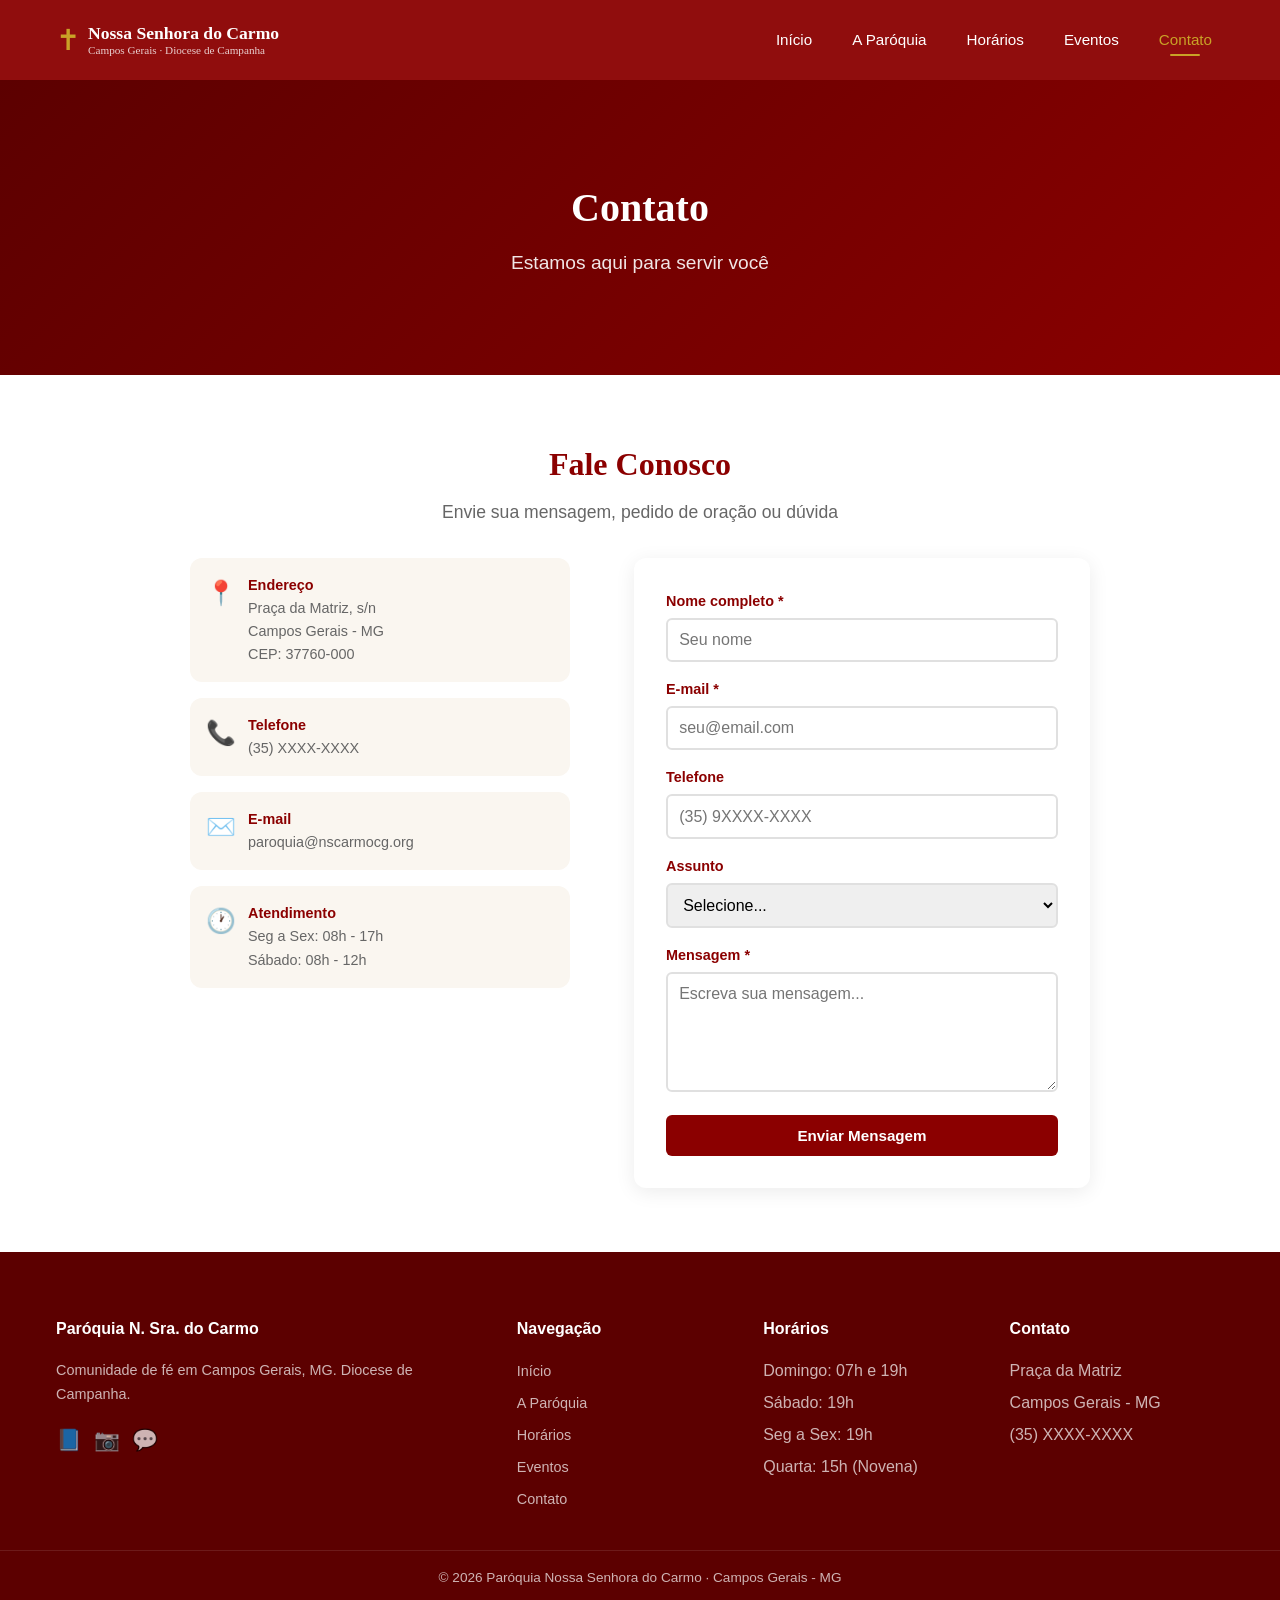
==== pages/contato.html @ e0086619 "Projeto completo: CSS + JS + 5 paginas HTML + README" ====
<!DOCTYPE html>
<html lang="pt-BR">
<head>
<meta charset="UTF-8">
<meta name="viewport" content="width=device-width, initial-scale=1.0">
<title>Contato | Nossa Senhora do Carmo</title>
<link rel="stylesheet" href="../css/reset.css">
<link rel="stylesheet" href="../css/variables.css">
<link rel="stylesheet" href="../css/layout.css">
<link rel="stylesheet" href="../css/header.css">
<link rel="stylesheet" href="../css/home.css">
<link rel="stylesheet" href="../css/footer.css">
<link rel="stylesheet" href="../css/responsive.css">
<style>
.contact-grid{display:grid;grid-template-columns:1fr 1.2fr;gap:var(--spacing-lg);max-width:900px;margin:0 auto}
.contact-info-list{display:flex;flex-direction:column;gap:var(--spacing-sm)}
.contact-info-item{display:flex;gap:0.75rem;align-items:flex-start;padding:var(--spacing-sm);background:var(--color-cream);border-radius:var(--radius)}
.contact-info-item .icon{font-size:1.5rem;flex-shrink:0}
.contact-info-item .label{font-weight:600;color:var(--color-primary);font-size:0.9rem}
.contact-info-item .value{color:var(--color-text-light);font-size:0.9rem}
.contact-form-wrapper{background:var(--color-white);padding:var(--spacing-md);border-radius:var(--radius);box-shadow:var(--shadow)}
.form-group{margin-bottom:var(--spacing-sm)}
.form-group label{display:block;font-size:0.9rem;font-weight:600;margin-bottom:0.3rem;color:var(--color-primary)}
.form-group input,.form-group textarea,.form-group select{width:100%;padding:0.7rem;border:2px solid #e0e0e0;border-radius:var(--radius-sm);transition:var(--transition)}
.form-group input:focus,.form-group textarea:focus,.form-group select:focus{outline:none;border-color:var(--color-gold)}
.form-group textarea{resize:vertical;min-height:120px}
#form-feedback{display:none;padding:0.8rem;margin-bottom:var(--spacing-sm);border-radius:var(--radius-sm);font-size:0.9rem}
@media(max-width:768px){.contact-grid{grid-template-columns:1fr}}
</style>
</head>
<body>
<header class="site-header">
<div class="header-inner">
<a href="../index.html" class="logo"><span class="logo-icon">✝</span><span class="logo-text">Nossa Senhora do Carmo<small>Campos Gerais · Diocese de Campanha</small></span></a>
<button class="menu-toggle" aria-label="Abrir menu"><span></span><span></span><span></span></button>
<nav><ul class="nav-menu">
<li><a href="../index.html">Início</a></li>
<li><a href="sobre.html">A Paróquia</a></li>
<li><a href="horarios.html">Horários</a></li>
<li><a href="eventos.html">Eventos</a></li>
<li><a href="contato.html" class="active">Contato</a></li>
</ul></nav>
</div>
</header>
<section class="page-hero"><div><h1>Contato</h1><p>Estamos aqui para servir você</p></div></section>
<section class="section">
<div class="container">
<h2 class="section-title">Fale Conosco</h2>
<p class="section-subtitle">Envie sua mensagem, pedido de oração ou dúvida</p>
<div class="contact-grid">
<div class="contact-info-list">
<div class="contact-info-item"><span class="icon">📍</span><div><div class="label">Endereço</div><div class="value">Praça da Matriz, s/n<br>Campos Gerais - MG<br>CEP: 37760-000</div></div></div>
<div class="contact-info-item"><span class="icon">📞</span><div><div class="label">Telefone</div><div class="value">(35) XXXX-XXXX</div></div></div>
<div class="contact-info-item"><span class="icon">✉️</span><div><div class="label">E-mail</div><div class="value">paroquia@nscarmocg.org</div></div></div>
<div class="contact-info-item"><span class="icon">🕐</span><div><div class="label">Atendimento</div><div class="value">Seg a Sex: 08h - 17h<br>Sábado: 08h - 12h</div></div></div>
</div>
<div class="contact-form-wrapper">
<div id="form-feedback"></div>
<form id="contact-form" novalidate>
<div class="form-group"><label for="nome">Nome completo *</label><input type="text" id="nome" name="nome" placeholder="Seu nome"></div>
<div class="form-group"><label for="email">E-mail *</label><input type="email" id="email" name="email" placeholder="seu@email.com"></div>
<div class="form-group"><label for="telefone">Telefone</label><input type="tel" id="telefone" name="telefone" placeholder="(35) 9XXXX-XXXX"></div>
<div class="form-group"><label for="assunto">Assunto</label><select id="assunto" name="assunto"><option value="">Selecione...</option><option value="pedido-oracao">Pedido de Oração</option><option value="sacramentos">Sacramentos</option><option value="catequese">Catequese</option><option value="eventos">Eventos</option><option value="outros">Outros</option></select></div>
<div class="form-group"><label for="mensagem">Mensagem *</label><textarea id="mensagem" name="mensagem" placeholder="Escreva sua mensagem..."></textarea></div>
<button type="submit" class="btn btn-primary" style="width:100%;justify-content:center;">Enviar Mensagem</button>
</form>
</div>
</div>
</div>
</section>
<footer class="site-footer">
<div class="footer-grid">
<div class="footer-col"><h4>Paróquia N. Sra. do Carmo</h4><p>Comunidade de fé em Campos Gerais, MG. Diocese de Campanha.</p><div class="footer-social"><a href="#">📘</a><a href="#">📷</a><a href="#">💬</a></div></div>
<div class="footer-col"><h4>Navegação</h4><ul><li><a href="../index.html">Início</a></li><li><a href="sobre.html">A Paróquia</a></li><li><a href="horarios.html">Horários</a></li><li><a href="event0s.html">Eventos</a></li><li><a href="contato.html">Contato</a></li></ul></div>
<div class="footer-col"><h4>Horários</h4><ul><li>Domingo: 07h e 19h</li><li>Sábado: 19h</li><li>Seg a Sex: 19h</li><li>Quarta: 15h (Novena)</li></ul></div>
<div class="footer-col"><h4>Contato</h4><ul><li>Praça da Matriz</li><li>Campos Gerais - MG</li><li>(35) XXXX-XXXX</li></ul></div>
</div>
<div class="footer-bottom"><p>&copy; <span id="current-year">2025</span> Paróquia Nossa Senhora do Carmo · Campos Gerais - MG</p></div>
</footer>
<script src="../js/menu.js"></script>
<script src="../js/main.js"></script>
</body>
</html>
---- css/variables.css ----
:root {
  --color-primary: #8B0000;
  --color-primary-dark: #5C0000;
  --color-primary-light: #A52A2A;
  --color-gold: #C9A227;
  --color-cream: #FAF6F0;
  --color-white: #FFFFFF;
  --color-text: #2C2C2C;
  --color-text-light: #666666;
  --color-bg: #FFFFFF;
  --font-primary: 'Segoe UI', Tahoma, Geneva, Verdana, sans-serif;
  --font-secondary: Georgia, 'Times New Roman', serif;
  --spacing-xs: 0.5rem;
  --spacing-sm: 1rem;
  --spacing-md: 2rem;
  --spacing-lg: 4rem;
  --spacing-xl: 6rem;
  --header-height: 80px;
  --radius: 12px;
  --radius-sm: 6px;
  --shadow: 0 4px 20px rgba(0, 0, 0, 0.08);
  --shadow-hover: 0 8px 30px rgba(0, 0, 0, 0.15);
  --transition: all 0.3s ease;
}
---- css/layout.css ----
.container { max-width: 1200px; margin: 0 auto; padding: 0 var(--spacing-sm); }
.section { padding: var(--spacing-lg) 0; }
.section-title { font-family: var(--font-secondary); font-size: 2rem; color: var(--color-primary); text-align: center; margin-bottom: var(--spacing-xs); }
.section-subtitle { text-align: center; color: var(--color-text-light); margin-bottom: var(--spacing-md); font-size: 1.1rem; }
.btn { display: inline-flex; align-items: center; gap: 0.5rem; padding: 0.75rem 1.75rem; border-radius: var(--radius-sm); font-weight: 600; font-size: 0.95rem; transition: var(--transition); cursor: pointer; }
.btn-primary { background: var(--color-primary); color: var(--color-white); }
.btn-primary:hover { background: var(--color-primary-dark); transform: translateY(-2px); box-shadow: var(--shadow-hover); }
.btn-outline { border: 2px solid var(--color-white); color: var(--color-white); }
.btn-outline:hover { background: var(--color-white); color: var(--color-primary); transform: translateY(-2px); }
.page-hero { background: linear-gradient(135deg, var(--color-primary-dark), var(--color-primary)); color: var(--color-white); text-align: center; padding: var(--spacing-xl) var(--spacing-sm); margin-top: var(--header-height); }
.page-hero h1 { font-family: var(--font-secondary); font-size: 2.5rem; margin-bottom: 0.5rem; }
.page-hero p { font-size: 1.2rem; opacity: 0.9; }
---- css/header.css ----
.site-header { position: fixed; top: 0; left: 0; width: 100%; height: var(--header-height); background: rgba(139, 0, 0, 0.95); backdrop-filter: blur(10px); z-index: 1000; transition: var(--transition); }
.site-header.scrolled { height: 60px; box-shadow: 0 2px 20px rgba(0,0,0,0.3); }
.header-inner { max-width: 1200px; margin: 0 auto; padding: 0 var(--spacing-sm); height: 100%; display: flex; align-items: center; justify-content: space-between; }
.logo { display: flex; align-items: center; gap: 0.5rem; color: var(--color-white); }
.logo-icon { font-size: 1.8rem; color: var(--color-gold); }
.logo-text { font-family: var(--font-secondary); font-size: 1.1rem; font-weight: 700; line-height: 1.2; }
.logo-text small { display: block; font-size: 0.7rem; font-weight: 400; opacity: 0.8; }
.nav-menu { display: flex; gap: var(--spacing-sm); }
.nav-menu a { color: var(--color-white); font-size: 0.95rem; font-weight: 500; padding: 0.5rem 0.75rem; border-radius: var(--radius-sm); transition: var(--transition); position: relative; }
.nav-menu a:hover, .nav-menu a.active { color: var(--color-gold); }
.nav-menu a.active::after { content: ''; position: absolute; bottom: 0; left: 50%; transform: translateX(-50%); width: 30px; height: 2px; background: var(--color-gold); border-radius: 2px; }
.menu-toggle { display: none; flex-direction: column; gap: 5px; padding: 5px; }
.menu-toggle span { display: block; width: 25px; height: 3px; background: var(--color-white); border-radius: 2px; transition: var(--transition); }
---- css/home.css ----
.hero { min-height: 100vh; display: flex; align-items: center; justify-content: center; text-align: center; background: linear-gradient(135deg, var(--color-primary-dark) 0%, var(--color-primary) 50%, #4a0000 100%); color: var(--color-white); padding: var(--spacing-xl) var(--spacing-sm); margin-top: 0; position: relative; }
.hero::before { content: ''; position: absolute; top: 0; left: 0; width: 100%; height: 100%; background: radial-gradient(circle at 50% 50%, rgba(201,162,39,0.15) 0%, transparent 70%); }
.hero-content { position: relative; z-index: 1; max-width: 800px; }
.hero-content h1 { font-family: var(--font-secondary); font-size: 3rem; margin-bottom: var(--spacing-sm); text-shadow: 0 2px 10px rgba(0,0,0,0.3); }
.hero-content p { font-size: 1.3rem; opacity: 0.9; margin-bottom: var(--spacing-md); }
.hero-buttons { display: flex; gap: var(--spacing-sm); justify-content: center; flex-wrap: wrap; }
.welcome { background: var(--color-white); }
.welcome-grid { display: grid; grid-template-columns: 1fr 1fr; gap: var(--spacing-md); align-items: center; }
.welcome-text h2 { font-family: var(--font-secondary); color: var(--color-primary); margin-bottom: var(--spacing-sm); font-size: 1.8rem; }
.welcome-text p { margin-bottom: var(--spacing-sm); color: var(--color-text-light); line-height: 1.8; }
.welcome-image img { width: 100%; border-radius: var(--radius); box-shadow: var(--shadow); }
.quick-schedule { background: linear-gradient(135deg, var(--color-primary-dark), var(--color-primary)); color: var(--color-white); }
.quick-schedule .section-title { color: var(--color-white); }
.schedule-cards { display: grid; grid-template-columns: repeat(auto-fit, minmax(220px, 1fr)); gap: var(--spacing-sm); max-width: 1000px; margin: 0 auto; }
.schedule-card { background: rgba(255,255,255,0.1); backdrop-filter: blur(5px); border: 1px solid rgba(255,255,255,0.2); border-radius: var(--radius); padding: var(--spacing-sm); text-align: center; transition: var(--transition); }
.schedule-card:hover { background: rgba(255,255,255,0.15); transform: translateY(-5px); box-shadow: var(--shadow-hover); }
.schedule-card .day { font-weight: 700; font-size: 1.1rem; margin-bottom: 0.3rem; }
.schedule-card .time { font-size: 1.3rem; font-weight: 700; margin-bottom: 0.3rem; }
.schedule-card .note { font-size: 0.85rem; opacity: 0.8; }
.announcements { background: var(--color-cream); }
.announce-grid { display: grid; grid-template-columns: repeat(auto-fit, minmax(280px, 1fr)); gap: var(--spacing-sm); }
.announce-card { background: var(--color-white); border-radius: var(--radius); overflow: hidden; box-shadow: var(--shadow); transition: var(--transition); }
.announce-card:hover { transform: translateY(-5px); box-shadow: var(--shadow-hover); }
.announce-card .card-body { padding: var(--spacing-sm); }
.announce-date { display: inline-block; background: var(--color-primary); color: var(--color-white); padding: 0.3rem 0.8rem; border-radius: 20px; font-size: 0.8rem; font-weight: 600; margin-bottom: 0.5rem; }
.announce-card h3 { color: var(--color-primary); font-size: 1.2rem; margin-bottom: 0.5rem; }
.announce-card p { color: var(--color-text-light); font-size: 0.95rem; }
.bible-quote { background: var(--color-primary); color: var(--color-white); text-align: center; }
.bible-quote blockquote { font-family: var(--font-secondary); font-size: 1.8rem; max-width: 800px; margin: 0 auto; line-height: 1.6; position: relative; }
.bible-quote blockquote::before { content: '\201C'; font-size: 5rem; position: absolute; top: -2rem; left: -1rem; opacity: 0.3; }
.bible-quote cite { display: block; margin-top: var(--spacing-sm); font-size: 1rem; font-style: normal; color: var(--color-gold); }
.quick-contact { background: var(--color-cream); text-align: center; }
.quick-contact h2 { font-family: var(--font-secondary); color: var(--color-primary); margin-bottom: var(--spacing-xs); }
.contact-info { display: flex; justify-content: center; gap: var(--spacing-md); flex-wrap: wrap; margin-top: var(--spacing-md); }
.contact-item { display: flex; align-items: center; gap: 0.5rem; color: var(--color-text-light); }
---- css/footer.css ----
.site-footer { background: var(--color-primary-dark); color: rgba(255,255,255,0.7); padding: var(--spacing-lg) 0 0; }
.footer-grid { display: grid; grid-template-columns: 2fr 1fr 1fr 1fr; gap: var(--spacing-md); max-width: 1200px; margin: 0 auto; padding: 0 var(--spacing-sm); }
.footer-col h4 { color: var(--color-white); font-size: 1rem; margin-bottom: var(--spacing-sm); font-weight: 700; }
.footer-col p { font-size: 0.9rem; line-height: 1.7; margin-bottom: var(--spacing-sm); }
.footer-col ul li { margin-bottom: 0.4rem; }
.footer-col ul li a { color: rgba(255,255,255,0.7); font-size: 0.9rem; transition: var(--transition); }
.footer-col ul li a:hover { color: var(--color-gold); }
.footer-social { display: flex; gap: 0.75rem; }
.footer-social a { font-size: 1.3rem; transition: var(--transition); }
.footer-social a:hover { transform: scale(1.2); }
.footer-bottom { text-align: center; padding: var(--spacing-sm); margin-top: var(--spacing-md); border-top: 1px solid rgba(255,255,255,0.1); font-size: 0.85rem; }
.footer-bottom a { color: var(--color-gold); }
---- css/responsive.css ----
@media (max-width: 768px) {
  .header-inner { flex-wrap: wrap; }
  .nav-menu { position: fixed; top: var(--header-height); right: -100%; width: 100%; height: calc(100vh - var(--header-height)); background: var(--color-primary-dark); flex-direction: column; padding: var(--spacing-md); gap: 0; transition: right 0.4s ease; }
  .nav-menu.active { right: 0; }
  .nav-menu a { display: block; padding: 1rem; border-bottom: 1px solid rgba(255,255,255,0.1); font-size: 1.1rem; }
  .menu-toggle { display: flex; }
  .menu-toggle.active span:nth-child(1) { transform: rotate(45deg) translate(6px, 6px); }
  .menu-toggle.active span:nth-child(2) { opacity: 0; }
  .menu-toggle.active span:nth-child(3) { transform: rotate(-45deg) translate(6px, -6px); }
  .hero-content h1 { font-size: 2rem; }
  .hero-content p { font-size: 1.1rem; }
  .hero-buttons { flex-direction: column; width: 100%; }
  .hero-buttons .btn { width: 100%; justify-content: center; }
  .welcome-grid { grid-template-columns: 1fr; }
  .schedule-cards { grid-template-columns: 1fr; }
  .footer-grid { grid-template-columns: 1fr; text-align: center; }
  .footer-social { justify-content: center; }
  .bible-quote blockquote { font-size: 1.4rem; }
  .bible-quote blockquote::before { font-size: 3rem; }
}
@media (max-width: 480px) {
  .hero-content h1 { font-size: 1.6rem; }
  .section-title { font-size: 1.5rem; }
  .logo-text { font-size: 0.95rem; }
  .logo-text small { font-size: 0.6rem; }
  .page-hero h1 { font-size: 1.8rem; }
  .page-hero p { font-size: 1rem; }
}
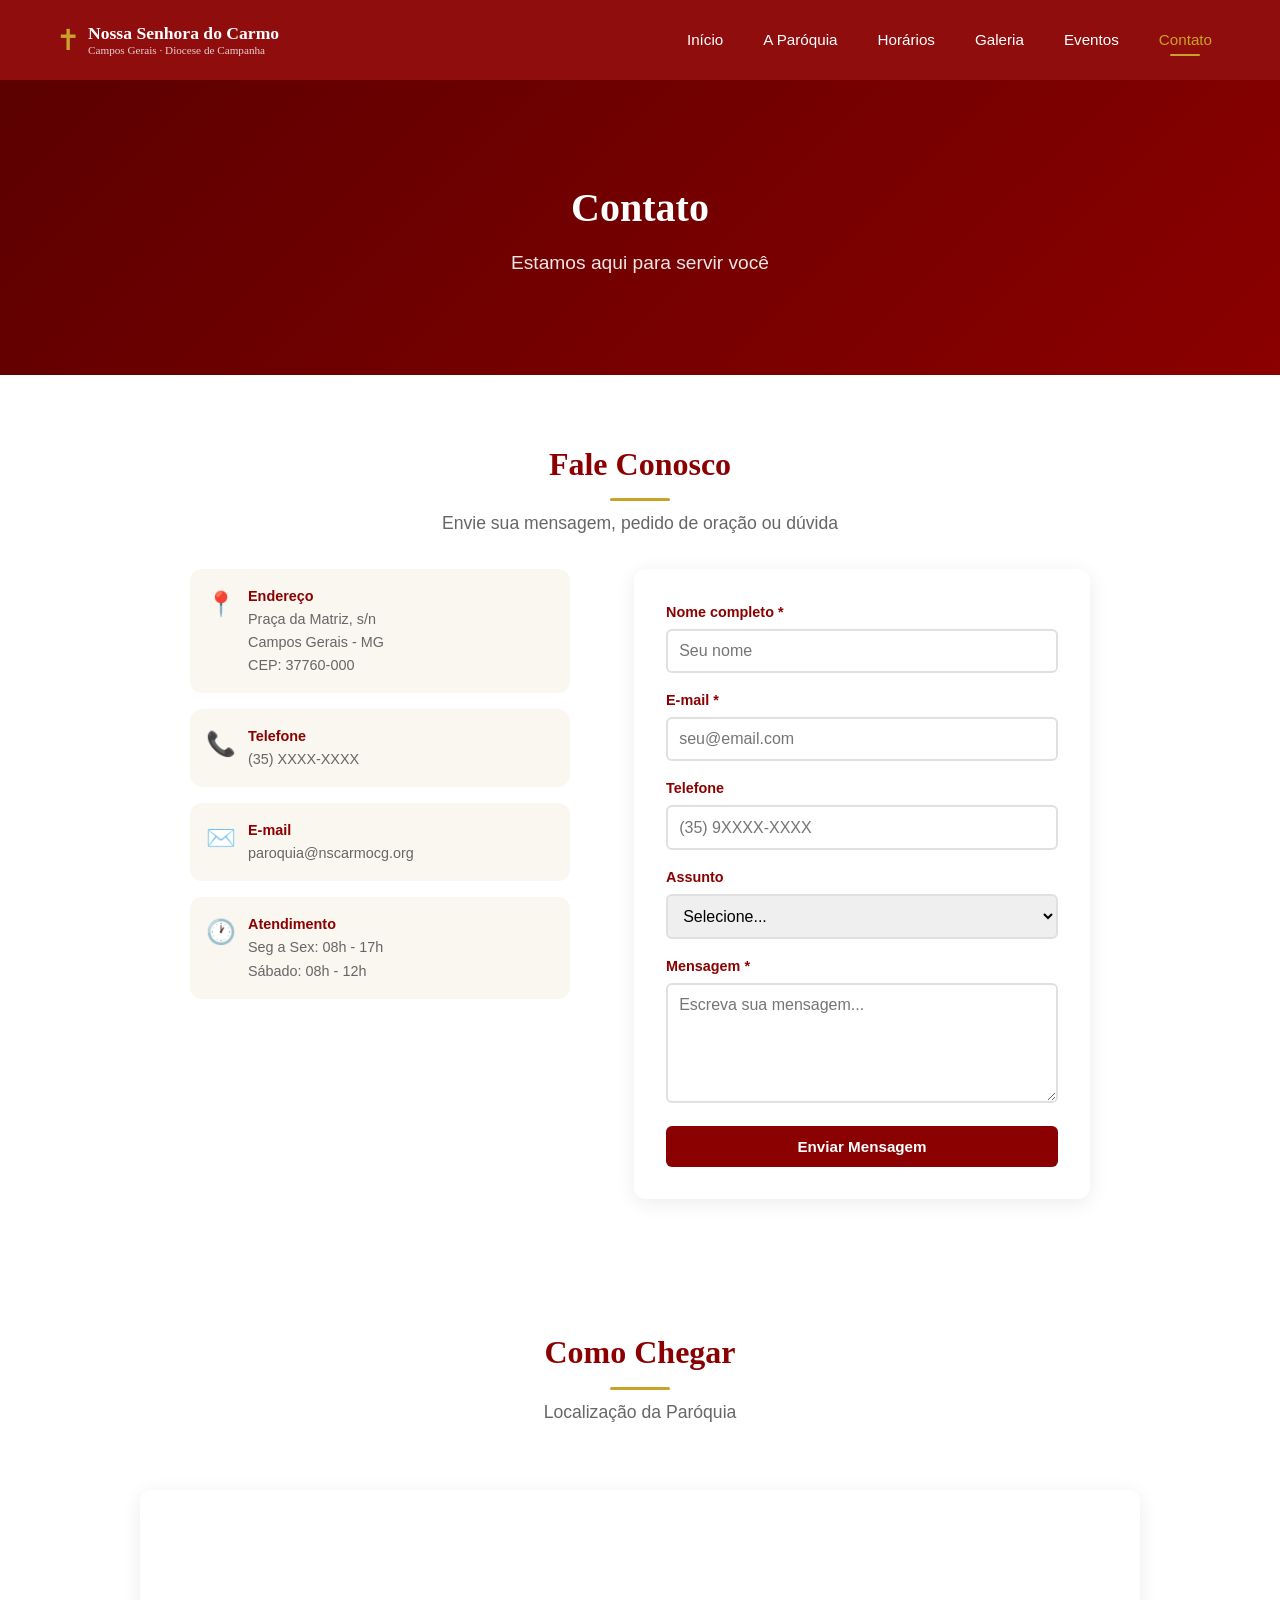
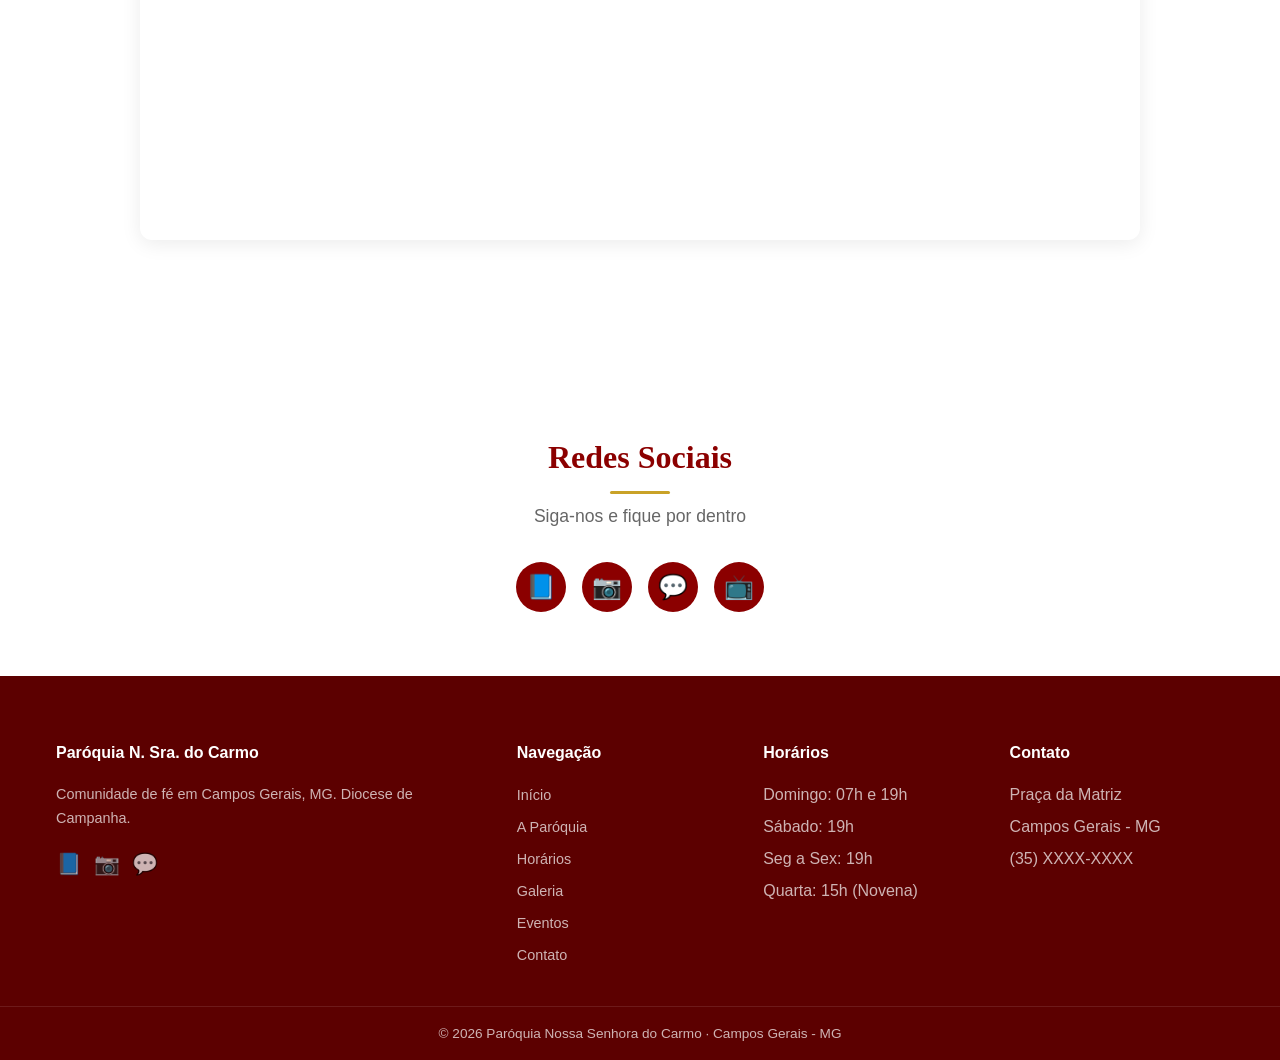
==== commit caa45e60: "Melhorias: galeria de fotos, mapa do Google, animacoes CSS, redes sociais, nav atualizado" ====
--- a/pages/contato.html
+++ b/pages/contato.html
@@ -9,6 +9,7 @@
 <link rel="stylesheet" href="../css/layout.css">
 <link rel="stylesheet" href="../css/header.css">
 <link rel="stylesheet" href="../css/home.css">
+<link rel="stylesheet" href="../css/animations.css">
 <link rel="stylesheet" href="../css/footer.css">
 <link rel="stylesheet" href="../css/responsive.css">
 <style>
@@ -25,6 +26,13 @@
 .form-group input:focus,.form-group textarea:focus,.form-group select:focus{outline:none;border-color:var(--color-gold)}
 .form-group textarea{resize:vertical;min-height:120px}
 #form-feedback{display:none;padding:0.8rem;margin-bottom:var(--spacing-sm);border-radius:var(--radius-sm);font-size:0.9rem}
+.map-wrapper{margin-top:var(--spacing-lg);max-width:1000px;margin-left:auto;margin-right:auto;border-radius:var(--radius);overflow:hidden;box-shadow:var(--shadow)}
+.map-wrapper iframe{width:100%;height:350px;border:0;display:block}
+.social-section{text-align:center;margin-top:var(--spacing-lg)}
+.social-section h3{font-family:var(--font-secondary);color:var(--color-primary);margin-bottom:var(--spacing-sm)}
+.social-links{display:flex;justify-content:center;gap:var(--spacing-sm)}
+.social-links a{display:flex;align-items:center;justify-content:center;width:50px;height:50px;border-radius:50%;background:var(--color-primary);color:white;font-size:1.5rem;transition:var(--transition)}
+.social-links a:hover{background:var(--color-primary-dark);transform:translateY(-5px) scale(1.1)}
 @media(max-width:768px){.contact-grid{grid-template-columns:1fr}}
 </style>
 </head>
@@ -37,6 +45,7 @@
 <li><a href="../index.html">Início</a></li>
 <li><a href="sobre.html">A Paróquia</a></li>
 <li><a href="horarios.html">Horários</a></li>
+<li><a href="galeria.html">Galeria</a></li>
 <li><a href="eventos.html">Eventos</a></li>
 <li><a href="contato.html" class="active">Contato</a></li>
 </ul></nav>
@@ -68,10 +77,31 @@
 </div>
 </div>
 </section>
+<section class="section welcome">
+<div class="container">
+<h2 class="section-title">Como Chegar</h2>
+<p class="section-subtitle">Localização da Paróquia</p>
+<div class="map-wrapper">
+<iframe src="https://www.google.com/maps?q=Campos+Gerais+MG+Praca+da+Matriz&output=embed" loading="lazy" referrerpolicy="no-referrer-when-downgrade" title="Mapa da Paróquia"></iframe>
+</div>
+</div>
+</section>
+<section class="social-section section">
+<div class="container">
+<h2 class="section-title">Redes Sociais</h2>
+<p class="section-subtitle">Siga-nos e fique por dentro</p>
+<div class="social-links">
+<a href="#" aria-label="Facebook">📘</a>
+<a href="#" aria-label="Instagram">📷</a>
+<a href="#" aria-label="WhatsApp">💬</a>
+<a href="#" aria-label="YouTube">📺</a>
+</div>
+</div>
+</section>
 <footer class="site-footer">
 <div class="footer-grid">
 <div class="footer-col"><h4>Paróquia N. Sra. do Carmo</h4><p>Comunidade de fé em Campos Gerais, MG. Diocese de Campanha.</p><div class="footer-social"><a href="#">📘</a><a href="#">📷</a><a href="#">💬</a></div></div>
-<div class="footer-col"><h4>Navegação</h4><ul><li><a href="../index.html">Início</a></li><li><a href="sobre.html">A Paróquia</a></li><li><a href="horarios.html">Horários</a></li><li><a href="event0s.html">Eventos</a></li><li><a href="contato.html">Contato</a></li></ul></div>
+<div class="footer-col"><h4>Navegação</h4><ul><li><a href="../index.html">Início</a></li><li><a href="sobre.html">A Paróquia</a></li><li><a href="horarios.html">Horários</a></li><li><a href="galeria.html">Galeria</a></li><li><a href="eventos.html">Eventos</a></li><li><a href="contato.html">Contato</a></li></ul></div>
 <div class="footer-col"><h4>Horários</h4><ul><li>Domingo: 07h e 19h</li><li>Sábado: 19h</li><li>Seg a Sex: 19h</li><li>Quarta: 15h (Novena)</li></ul></div>
 <div class="footer-col"><h4>Contato</h4><ul><li>Praça da Matriz</li><li>Campos Gerais - MG</li><li>(35) XXXX-XXXX</li></ul></div>
 </div>
--- a/css/animations.css
+++ b/css/animations.css
@@ -0,0 +1,59 @@
+@keyframes fadeInUp {
+  from { opacity: 0; transform: translateY(30px); }
+  to { opacity: 1; transform: translateY(0); }
+}
+@keyframes fadeInLeft {
+  from { opacity: 0; transform: translateX(-30px); }
+  to { opacity: 1; transform: translateX(0); }
+}
+@keyframes fadeInRight {
+  from { opacity: 0; transform: translateX(30px); }
+  to { opacity: 1; transform: translateX(0); }
+}
+@keyframes scaleIn {
+  from { opacity: 0; transform: scale(0.9); }
+  to { opacity: 1; transform: scale(1); }
+}
+@keyframes shimmer {
+  0% { background-position: -200% center; }
+  100% { background-position: 200% center; }
+}
+@keyframes float {
+  0%, 100% { transform: translateY(0); }
+  50% { transform: translateY(-10px); }
+}
+@keyframes pulseGlow {
+  0%, 100% { box-shadow: 0 0 20px rgba(201,162,39,0.3); }
+  50% { box-shadow: 0 0 40px rgba(201,162,39,0.6); }
+}
+.hero-content h1 { animation: fadeInUp 0.8s ease forwards; }
+.hero-content p { animation: fadeInUp 0.8s ease 0.2s forwards; opacity: 0; }
+.hero-buttons { animation: fadeInUp 0.8s ease 0.4s forwards; opacity: 0; }
+.hero::before { animation: pulseGlow 4s ease-in-out infinite; }
+.announce-card { animation: scaleIn 0.5s ease forwards; }
+.announce-card:nth-child(1) { animation-delay: 0.1s; }
+.announce-card:nth-child(2) { animation-delay: 0.2s; }
+.announce-card:nth-child(3) { animation-delay: 0.3s; }
+.announce-card:nth-child(4) { animation-delay: 0.4s; }
+.announce-card:nth-child(5) { animation-delay: 0.5s; }
+.announce-card:nth-child(6) { animation-delay: 0.6s; }
+.schedule-card { animation: scaleIn 0.4s ease forwards; }
+.schedule-card:nth-child(1) { animation-delay: 0.1s; }
+.schedule-card:nth-child(2) { animation-delay: 0.2s; }
+.schedule-card:nth-child(3) { animation-delay: 0.3s; }
+.schedule-card:nth-child(4) { animation-delay: 0.4s; }
+.welcome-text { animation: fadeInLeft 0.8s ease forwards; }
+.welcome-image { animation: fadeInRight 0.8s ease forwards; }
+.bible-quote blockquote { animation: fadeInUp 0.8s ease forwards; }
+.section-title { position: relative; }
+.section-title::after { content: ''; display: block; width: 60px; height: 3px; background: var(--color-gold); margin: 0.5rem auto 0; border-radius: 2px; }
+.logo-icon { animation: float 3s ease-in-out infinite; }
+.btn-primary { position: relative; overflow: hidden; }
+.btn-primary::before { content: ''; position: absolute; top: 0; left: -100%; width: 100%; height: 100%; background: linear-gradient(90deg, transparent, rgba(255,255,255,0.2), transparent); transition: left 0.5s ease; }
+.btn-primary:hover::before { left: 100%; }
+.footer-social a { transition: var(--transition); }
+.footer-social a:hover { transform: scale(1.3) translateY(-3px); }
+::-webkit-scrollbar { width: 10px; }
+::-webkit-scrollbar-track { background: var(--color-cream); }
+::-webkit-scrollbar-thumb { background: var(--color-primary); border-radius: 5px; }
+::-webkit-scrollbar-thumb:hover { background: var(--color-primary-dark); }
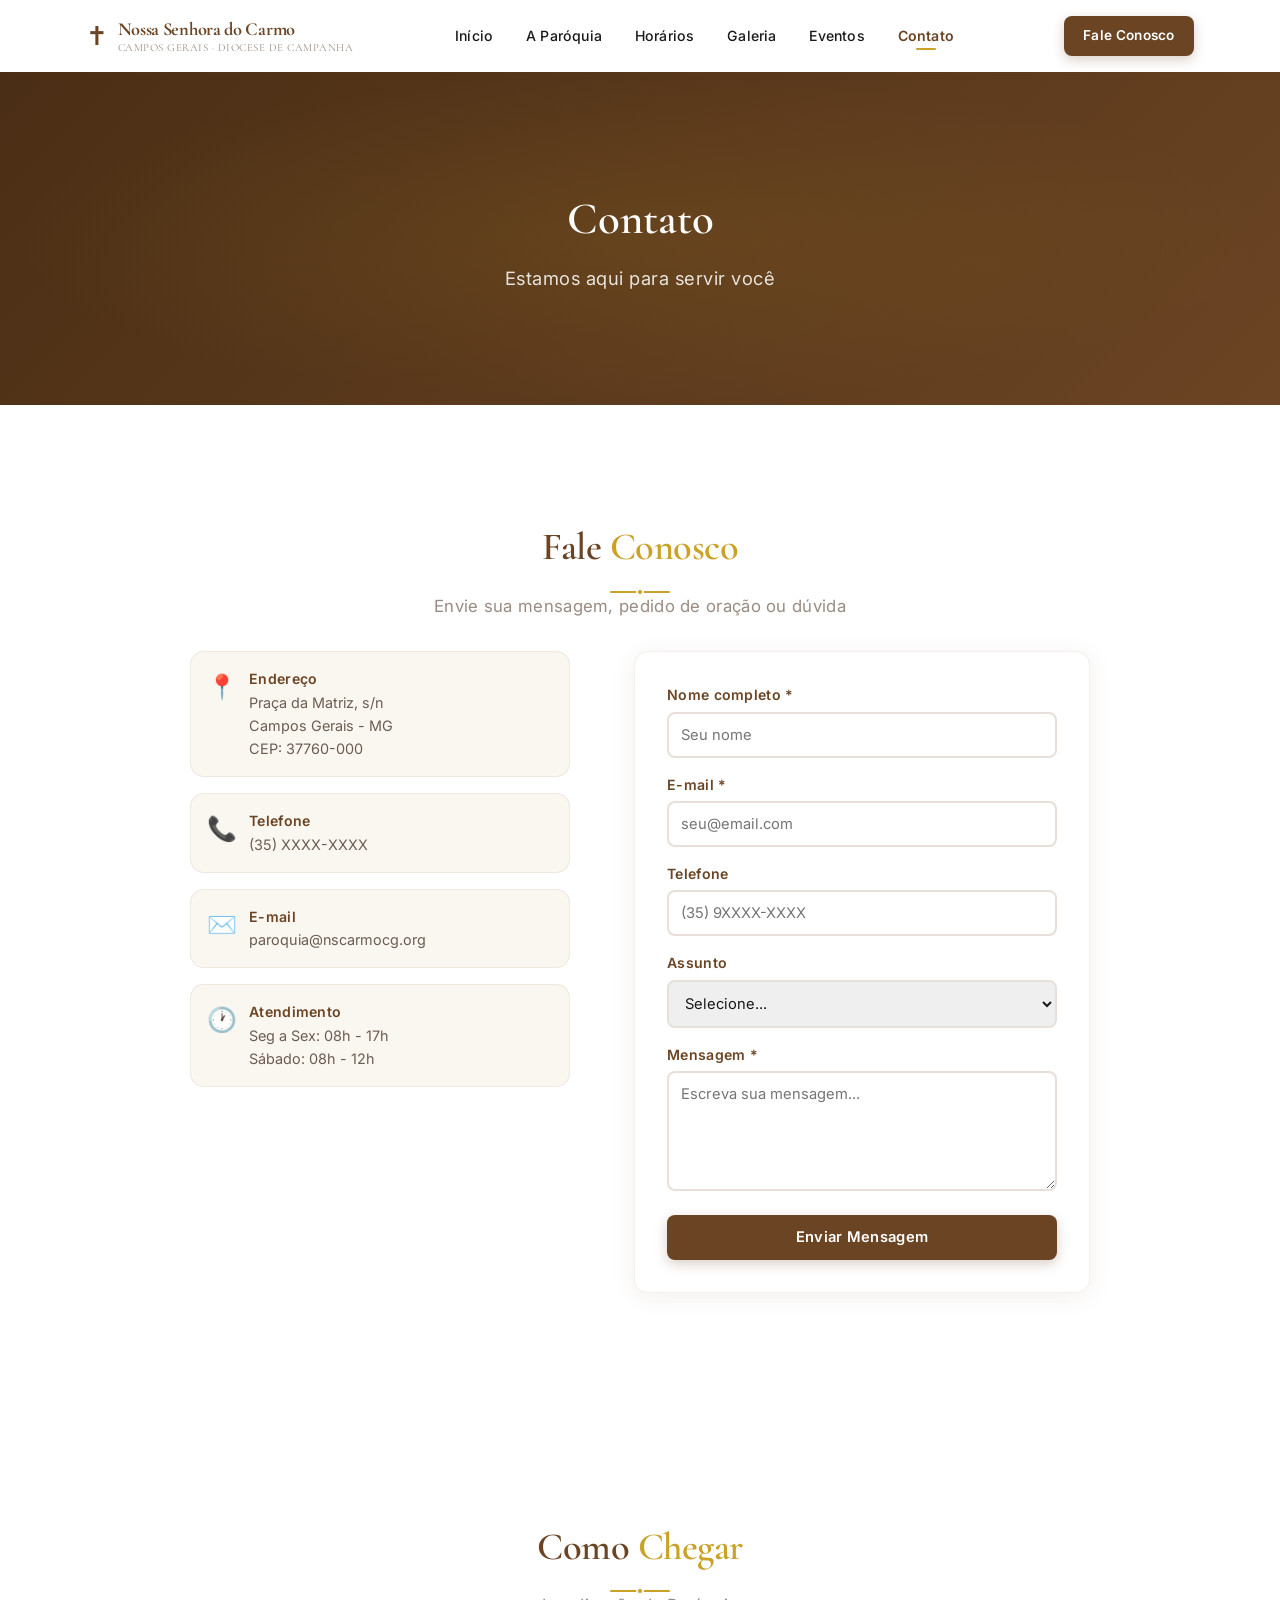
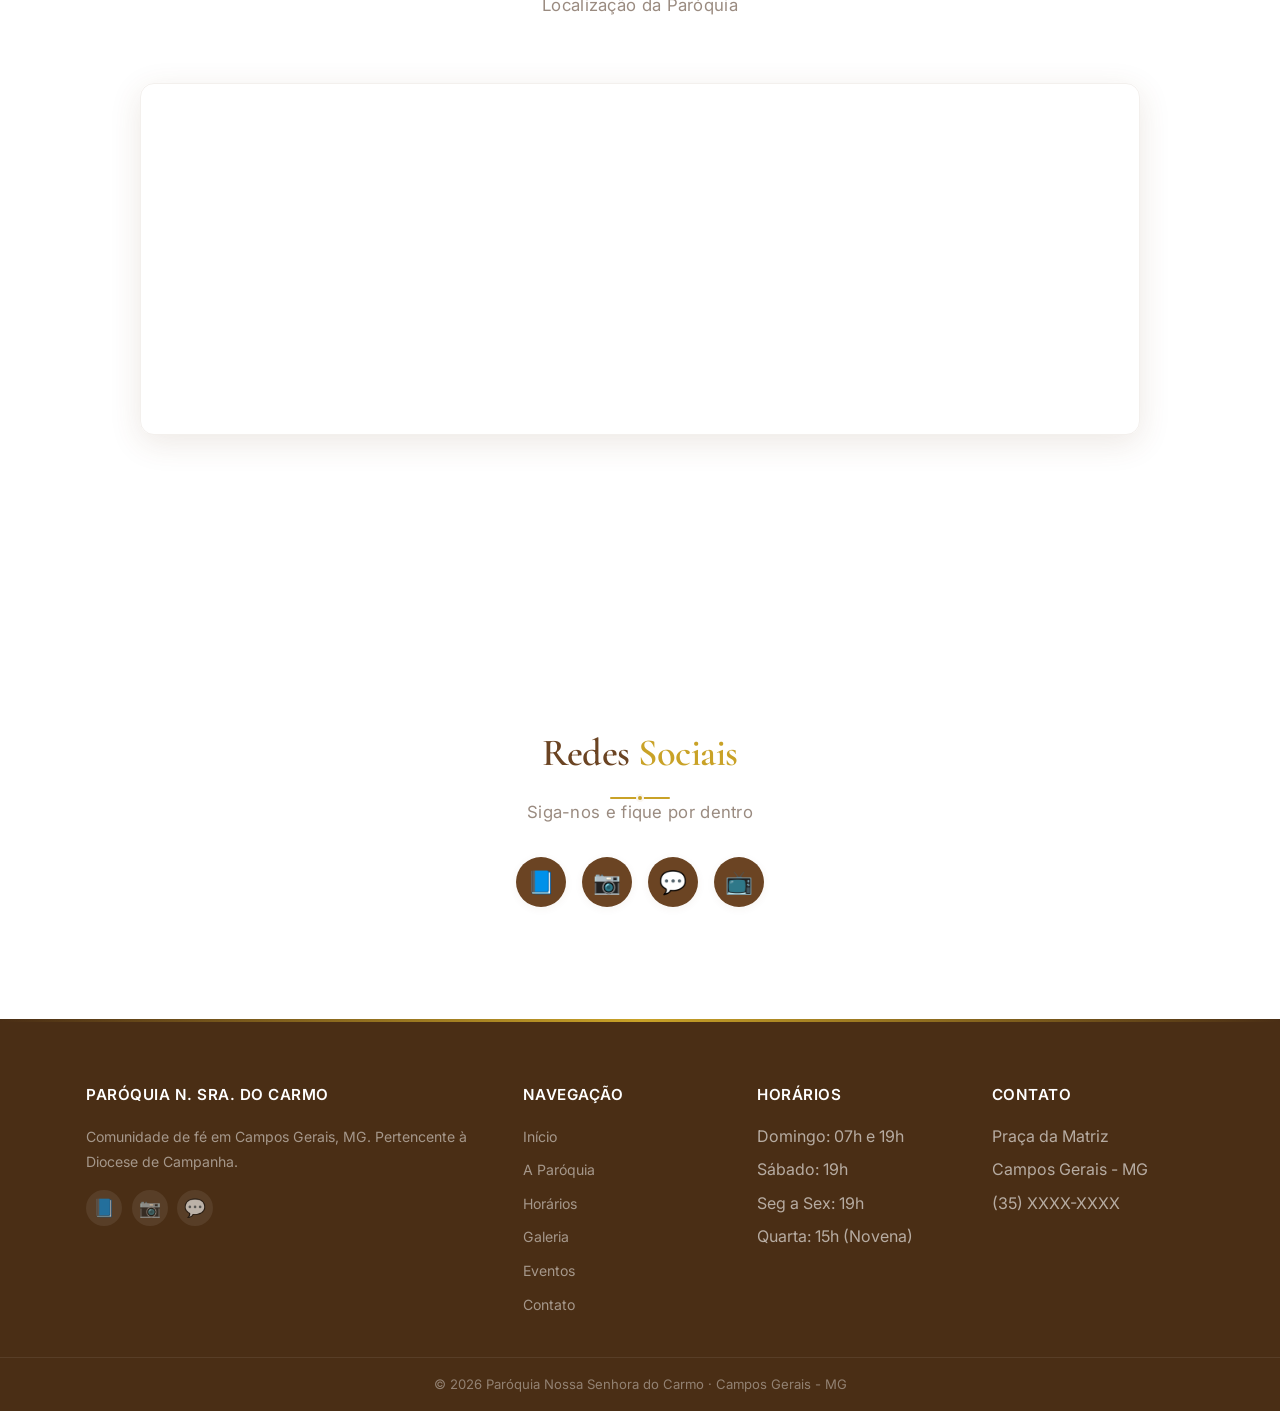
==== commit 2cf492e5: "Redesign profissional: paginas internas com Google Fonts, favicon, header branco, section dividers" ====
--- a/pages/contato.html
+++ b/pages/contato.html
@@ -4,6 +4,11 @@
 <meta charset="UTF-8">
 <meta name="viewport" content="width=device-width, initial-scale=1.0">
 <title>Contato | Nossa Senhora do Carmo</title>
+<meta name="description" content="Entre em contato com a Paróquia Nossa Senhora do Carmo em Campos Gerais, MG.">
+<link rel="preconnect" href="https://fonts.googleapis.com">
+<link rel="preconnect" href="https://fonts.gstatic.com" crossorigin>
+<link href="https://fonts.googleapis.com/css2?family=Cormorant+Garamond:wght@400;500;600;700&family=Inter:wght@300;400;500;600;700&display=swap" rel="stylesheet">
+<link rel="icon" href="data:image/svg+xml,<svg xmlns='http://www.w3.org/2000/svg' viewBox='0 0 100 100'><text y='.9em' font-size='90' fill='%6B4423'>✝</text></svg>">
 <link rel="stylesheet" href="../css/reset.css">
 <link rel="stylesheet" href="../css/variables.css">
 <link rel="stylesheet" href="../css/layout.css">
@@ -15,24 +20,24 @@
 <style>
 .contact-grid{display:grid;grid-template-columns:1fr 1.2fr;gap:var(--spacing-lg);max-width:900px;margin:0 auto}
 .contact-info-list{display:flex;flex-direction:column;gap:var(--spacing-sm)}
-.contact-info-item{display:flex;gap:0.75rem;align-items:flex-start;padding:var(--spacing-sm);background:var(--color-cream);border-radius:var(--radius)}
+.contact-info-item{display:flex;gap:0.75rem;align-items:flex-start;padding:var(--spacing-sm);background:var(--color-cream);border-radius:var(--radius);border:var(--border-light)}
 .contact-info-item .icon{font-size:1.5rem;flex-shrink:0}
-.contact-info-item .label{font-weight:600;color:var(--color-primary);font-size:0.9rem}
-.contact-info-item .value{color:var(--color-text-light);font-size:0.9rem}
-.contact-form-wrapper{background:var(--color-white);padding:var(--spacing-md);border-radius:var(--radius);box-shadow:var(--shadow)}
+.contact-info-item .label{font-weight:600;color:var(--color-primary);font-size:0.88rem;letter-spacing:0.3px}
+.contact-info-item .value{color:var(--color-text-light);font-size:0.9rem;line-height:1.6}
+.contact-form-wrapper{background:var(--color-white);padding:var(--spacing-md);border-radius:var(--radius);box-shadow:var(--shadow);border:var(--border-light)}
 .form-group{margin-bottom:var(--spacing-sm)}
-.form-group label{display:block;font-size:0.9rem;font-weight:600;margin-bottom:0.3rem;color:var(--color-primary)}
-.form-group input,.form-group textarea,.form-group select{width:100%;padding:0.7rem;border:2px solid #e0e0e0;border-radius:var(--radius-sm);transition:var(--transition)}
-.form-group input:focus,.form-group textarea:focus,.form-group select:focus{outline:none;border-color:var(--color-gold)}
+.form-group label{display:block;font-size:0.88rem;font-weight:600;margin-bottom:0.3rem;color:var(--color-primary);letter-spacing:0.3px}
+.form-group input,.form-group textarea,.form-group select{width:100%;padding:0.75rem;border:2px solid #e8e0d8;border-radius:var(--radius-sm);transition:var(--transition);font-family:var(--font-primary);font-size:0.92rem;color:var(--color-text)}
+.form-group input:focus,.form-group textarea:focus,.form-group select:focus{outline:none;border-color:var(--color-gold);box-shadow:0 0 0 3px rgba(201,162,39,0.1)}
 .form-group textarea{resize:vertical;min-height:120px}
-#form-feedback{display:none;padding:0.8rem;margin-bottom:var(--spacing-sm);border-radius:var(--radius-sm);font-size:0.9rem}
-.map-wrapper{margin-top:var(--spacing-lg);max-width:1000px;margin-left:auto;margin-right:auto;border-radius:var(--radius);overflow:hidden;box-shadow:var(--shadow)}
+#form-feedback{display:none;padding:0.85rem;margin-bottom:var(--spacing-sm);border-radius:var(--radius-sm);font-size:0.9rem}
+.map-wrapper{margin-top:var(--spacing-lg);max-width:1000px;margin-left:auto;margin-right:auto;border-radius:var(--radius);overflow:hidden;box-shadow:var(--shadow-md);border:var(--border-light)}
 .map-wrapper iframe{width:100%;height:350px;border:0;display:block}
 .social-section{text-align:center;margin-top:var(--spacing-lg)}
 .social-section h3{font-family:var(--font-secondary);color:var(--color-primary);margin-bottom:var(--spacing-sm)}
 .social-links{display:flex;justify-content:center;gap:var(--spacing-sm)}
-.social-links a{display:flex;align-items:center;justify-content:center;width:50px;height:50px;border-radius:50%;background:var(--color-primary);color:white;font-size:1.5rem;transition:var(--transition)}
-.social-links a:hover{background:var(--color-primary-dark);transform:translateY(-5px) scale(1.1)}
+.social-links a{display:flex;align-items:center;justify-content:center;width:50px;height:50px;border-radius:50%;background:var(--color-primary);color:white;font-size:1.4rem;transition:var(--transition);box-shadow:var(--shadow-sm)}
+.social-links a:hover{background:var(--color-primary-dark);transform:translateY(-4px) scale(1.08);box-shadow:var(--shadow-md)}
 @media(max-width:768px){.contact-grid{grid-template-columns:1fr}}
 </style>
 </head>
@@ -49,12 +54,14 @@
 <li><a href="eventos.html">Eventos</a></li>
 <li><a href="contato.html" class="active">Contato</a></li>
 </ul></nav>
+<a href="contato.html" class="btn btn-primary header-cta">Fale Conosco</a>
 </div>
 </header>
 <section class="page-hero"><div><h1>Contato</h1><p>Estamos aqui para servir você</p></div></section>
 <section class="section">
 <div class="container">
-<h2 class="section-title">Fale Conosco</h2>
+<h2 class="section-title">Fale <span>Conosco</span></h2>
+<div class="section-divider"></div>
 <p class="section-subtitle">Envie sua mensagem, pedido de oração ou dúvida</p>
 <div class="contact-grid">
 <div class="contact-info-list">
@@ -79,7 +86,8 @@
 </section>
 <section class="section welcome">
 <div class="container">
-<h2 class="section-title">Como Chegar</h2>
+<h2 class="section-title">Como <span>Chegar</span></h2>
+<div class="section-divider"></div>
 <p class="section-subtitle">Localização da Paróquia</p>
 <div class="map-wrapper">
 <iframe src="https://www.google.com/maps?q=Campos+Gerais+MG+Praca+da+Matriz&output=embed" loading="lazy" referrerpolicy="no-referrer-when-downgrade" title="Mapa da Paróquia"></iframe>
@@ -88,7 +96,8 @@
 </section>
 <section class="social-section section">
 <div class="container">
-<h2 class="section-title">Redes Sociais</h2>
+<h2 class="section-title">Redes <span>Sociais</span></h2>
+<div class="section-divider"></div>
 <p class="section-subtitle">Siga-nos e fique por dentro</p>
 <div class="social-links">
 <a href="#" aria-label="Facebook">📘</a>
@@ -100,7 +109,7 @@
 </section>
 <footer class="site-footer">
 <div class="footer-grid">
-<div class="footer-col"><h4>Paróquia N. Sra. do Carmo</h4><p>Comunidade de fé em Campos Gerais, MG. Diocese de Campanha.</p><div class="footer-social"><a href="#">📘</a><a href="#">📷</a><a href="#">💬</a></div></div>
+<div class="footer-col"><h4>Paróquia N. Sra. do Carmo</h4><p>Comunidade de fé em Campos Gerais, MG. Pertencente à Diocese de Campanha.</p><div class="footer-social"><a href="#" aria-label="Facebook">📘</a><a href="#" aria-label="Instagram">📷</a><a href="#" aria-label="WhatsApp">💬</a></div></div>
 <div class="footer-col"><h4>Navegação</h4><ul><li><a href="../index.html">Início</a></li><li><a href="sobre.html">A Paróquia</a></li><li><a href="horarios.html">Horários</a></li><li><a href="galeria.html">Galeria</a></li><li><a href="eventos.html">Eventos</a></li><li><a href="contato.html">Contato</a></li></ul></div>
 <div class="footer-col"><h4>Horários</h4><ul><li>Domingo: 07h e 19h</li><li>Sábado: 19h</li><li>Seg a Sex: 19h</li><li>Quarta: 15h (Novena)</li></ul></div>
 <div class="footer-col"><h4>Contato</h4><ul><li>Praça da Matriz</li><li>Campos Gerais - MG</li><li>(35) XXXX-XXXX</li></ul></div>
--- a/css/variables.css
+++ b/css/variables.css
@@ -1,24 +1,35 @@
 :root {
-  --color-primary: #8B0000;
-  --color-primary-dark: #5C0000;
-  --color-primary-light: #A52A2A;
+  --color-primary: #6B4423;
+  --color-primary-dark: #4A2E15;
+  --color-primary-light: #8B5A2B;
   --color-gold: #C9A227;
+  --color-gold-light: #E0BE5A;
+  --color-gold-dark: #A6851E;
   --color-cream: #FAF6F0;
+  --color-cream-dark: #F0E8DC;
   --color-white: #FFFFFF;
-  --color-text: #2C2C2C;
-  --color-text-light: #666666;
+  --color-text: #1A1A1A;
+  --color-text-light: #6B5D54;
+  --color-text-muted: #9A8B80;
   --color-bg: #FFFFFF;
-  --font-primary: 'Segoe UI', Tahoma, Geneva, Verdana, sans-serif;
-  --font-secondary: Georgia, 'Times New Roman', serif;
+  --color-overlay: rgba(74, 46, 21, 0.85);
+  --font-primary: 'Inter', 'Segoe UI', Tahoma, sans-serif;
+  --font-secondary: 'Cormorant Garamond', Georgia, 'Times New Roman', serif;
+  --font-accent: 'Cormorant Garamond', Georgia, serif;
   --spacing-xs: 0.5rem;
   --spacing-sm: 1rem;
   --spacing-md: 2rem;
   --spacing-lg: 4rem;
-  --spacing-xl: 6rem;
-  --header-height: 80px;
-  --radius: 12px;
-  --radius-sm: 6px;
-  --shadow: 0 4px 20px rgba(0, 0, 0, 0.08);
-  --shadow-hover: 0 8px 30px rgba(0, 0, 0, 0.15);
-  --transition: all 0.3s ease;
-} +  --spacing-xl: 7rem;
+  --header-height: 72px;
+  --radius: 14px;
+  --radius-sm: 8px;
+  --radius-lg: 20px;
+  --shadow-sm: 0 2px 8px rgba(107, 68, 35, 0.06);
+  --shadow: 0 4px 24px rgba(107, 68, 35, 0.08);
+  --shadow-md: 0 8px 32px rgba(107, 68, 35, 0.12);
+  --shadow-hover: 0 16px 48px rgba(107, 68, 35, 0.18);
+  --transition: all 0.3s cubic-bezier(0.4, 0, 0.2, 1);
+  --transition-slow: all 0.5s cubic-bezier(0.4, 0, 0.2, 1);
+  --border-light: 1px solid rgba(107, 68, 35, 0.08);
+}
--- a/css/layout.css
+++ b/css/layout.css
@@ -1,12 +1,20 @@
-.container { max-width: 1200px; margin: 0 auto; padding: 0 var(--spacing-sm); }
-.section { padding: var(--spacing-lg) 0; }
-.section-title { font-family: var(--font-secondary); font-size: 2rem; color: var(--color-primary); text-align: center; margin-bottom: var(--spacing-xs); }
-.section-subtitle { text-align: center; color: var(--color-text-light); margin-bottom: var(--spacing-md); font-size: 1.1rem; }
-.btn { display: inline-flex; align-items: center; gap: 0.5rem; padding: 0.75rem 1.75rem; border-radius: var(--radius-sm); font-weight: 600; font-size: 0.95rem; transition: var(--transition); cursor: pointer; }
-.btn-primary { background: var(--color-primary); color: var(--color-white); }
-.btn-primary:hover { background: var(--color-primary-dark); transform: translateY(-2px); box-shadow: var(--shadow-hover); }
-.btn-outline { border: 2px solid var(--color-white); color: var(--color-white); }
-.btn-outline:hover { background: var(--color-white); color: var(--color-primary); transform: translateY(-2px); }
-.page-hero { background: linear-gradient(135deg, var(--color-primary-dark), var(--color-primary)); color: var(--color-white); text-align: center; padding: var(--spacing-xl) var(--spacing-sm); margin-top: var(--header-height); }
-.page-hero h1 { font-family: var(--font-secondary); font-size: 2.5rem; margin-bottom: 0.5rem; }
-.page-hero p { font-size: 1.2rem; opacity: 0.9; } +.container { max-width: 1140px; margin: 0 auto; padding: 0 var(--spacing-sm); }
+.section { padding: var(--spacing-xl) 0; position: relative; }
+.section-title { font-family: var(--font-secondary); font-size: 2.4rem; color: var(--color-primary); text-align: center; margin-bottom: 0.5rem; font-weight: 600; letter-spacing: -0.5px; }
+.section-title span { color: var(--color-gold); }
+.section-subtitle { text-align: center; color: var(--color-text-muted); margin-bottom: var(--spacing-md); font-size: 1.05rem; font-weight: 400; letter-spacing: 0.3px; }
+.section-divider { width: 60px; height: 2px; background: var(--color-gold); margin: 0.75rem auto 0; border-radius: 2px; position: relative; }
+.section-divider::before { content: ''; position: absolute; top: 50%; left: 50%; transform: translate(-50%, -50%); width: 8px; height: 8px; background: var(--color-gold); border-radius: 50%; border: 2px solid var(--color-cream); }
+.btn { display: inline-flex; align-items: center; gap: 0.5rem; padding: 0.85rem 1.85rem; border-radius: var(--radius-sm); font-weight: 600; font-size: 0.92rem; transition: var(--transition); cursor: pointer; letter-spacing: 0.3px; font-family: var(--font-primary); }
+.btn-primary { background: var(--color-primary); color: var(--color-white); box-shadow: 0 4px 12px rgba(107,68,35,0.25); }
+.btn-primary:hover { background: var(--color-primary-dark); transform: translateY(-2px); box-shadow: 0 8px 24px rgba(107,68,35,0.35); }
+.btn-outline { border: 2px solid var(--color-white); color: var(--color-white); background: transparent; }
+.btn-outline:hover { background: var(--color-white); color: var(--color-primary); transform: translateY(-2px); box-shadow: var(--shadow-md); }
+.btn-gold { background: var(--color-gold); color: var(--color-white); box-shadow: 0 4px 12px rgba(201,162,39,0.25); }
+.btn-gold:hover { background: var(--color-gold-dark); transform: translateY(-2px); box-shadow: 0 8px 24px rgba(201,162,39,0.35); }
+.page-hero { background: linear-gradient(135deg, var(--color-primary-dark) 0%, var(--color-primary) 100%); color: var(--color-white); text-align: center; padding: var(--spacing-xl) var(--spacing-sm); margin-top: var(--header-height); position: relative; overflow: hidden; }
+.page-hero::before { content: ''; position: absolute; top: 0; left: 0; right: 0; bottom: 0; background: radial-gradient(ellipse at center, rgba(201,162,39,0.1) 0%, transparent 70%); }
+.page-hero h1 { font-family: var(--font-secondary); font-size: 2.8rem; margin-bottom: 0.5rem; position: relative; font-weight: 600; }
+.page-hero p { font-size: 1.15rem; opacity: 0.85; position: relative; letter-spacing: 0.5px; }
+.wave-divider { display: block; width: 100%; height: 60px; line-height: 0; }
+.wave-divider svg { display: block; width: 100%; height: 60px; }
--- a/css/header.css
+++ b/css/header.css
@@ -1,13 +1,15 @@
-.site-header { position: fixed; top: 0; left: 0; width: 100%; height: var(--header-height); background: rgba(139, 0, 0, 0.95); backdrop-filter: blur(10px); z-index: 1000; transition: var(--transition); }
-.site-header.scrolled { height: 60px; box-shadow: 0 2px 20px rgba(0,0,0,0.3); }
-.header-inner { max-width: 1200px; margin: 0 auto; padding: 0 var(--spacing-sm); height: 100%; display: flex; align-items: center; justify-content: space-between; }
-.logo { display: flex; align-items: center; gap: 0.5rem; color: var(--color-white); }
-.logo-icon { font-size: 1.8rem; color: var(--color-gold); }
-.logo-text { font-family: var(--font-secondary); font-size: 1.1rem; font-weight: 700; line-height: 1.2; }
-.logo-text small { display: block; font-size: 0.7rem; font-weight: 400; opacity: 0.8; }
-.nav-menu { display: flex; gap: var(--spacing-sm); }
-.nav-menu a { color: var(--color-white); font-size: 0.95rem; font-weight: 500; padding: 0.5rem 0.75rem; border-radius: var(--radius-sm); transition: var(--transition); position: relative; }
-.nav-menu a:hover, .nav-menu a.active { color: var(--color-gold); }
-.nav-menu a.active::after { content: ''; position: absolute; bottom: 0; left: 50%; transform: translateX(-50%); width: 30px; height: 2px; background: var(--color-gold); border-radius: 2px; }
-.menu-toggle { display: none; flex-direction: column; gap: 5px; padding: 5px; }
-.menu-toggle span { display: block; width: 25px; height: 3px; background: var(--color-white); border-radius: 2px; transition: var(--transition); } +.site-header { position: fixed; top: 0; left: 0; width: 100%; height: var(--header-height); background: var(--color-white); z-index: 1000; transition: var(--transition); box-shadow: var(--shadow-sm); }
+.site-header.scrolled { height: 60px; box-shadow: var(--shadow); }
+.header-inner { max-width: 1140px; margin: 0 auto; padding: 0 var(--spacing-sm); height: 100%; display: flex; align-items: center; justify-content: space-between; }
+.logo { display: flex; align-items: center; gap: 0.6rem; text-decoration: none; }
+.logo-icon { font-size: 1.6rem; color: var(--color-primary); line-height: 1; }
+.logo-text { font-family: var(--font-secondary); font-size: 1.15rem; font-weight: 700; line-height: 1.2; color: var(--color-primary); letter-spacing: -0.3px; }
+.logo-text small { display: block; font-size: 0.68rem; font-weight: 400; color: var(--color-text-muted); letter-spacing: 0.5px; text-transform: uppercase; }
+.nav-menu { display: flex; gap: 0.25rem; align-items: center; }
+.nav-menu a { color: var(--color-text); font-size: 0.88rem; font-weight: 500; padding: 0.5rem 0.9rem; border-radius: var(--radius-sm); transition: var(--transition); position: relative; letter-spacing: 0.2px; }
+.nav-menu a:hover { color: var(--color-primary); background: var(--color-cream); }
+.nav-menu a.active { color: var(--color-primary); font-weight: 600; }
+.nav-menu a.active::after { content: ''; position: absolute; bottom: 2px; left: 50%; transform: translateX(-50%); width: 20px; height: 2px; background: var(--color-gold); border-radius: 2px; }
+.menu-toggle { display: none; flex-direction: column; gap: 5px; padding: 5px; cursor: pointer; }
+.menu-toggle span { display: block; width: 24px; height: 2.5px; background: var(--color-primary); border-radius: 2px; transition: var(--transition); }
+.header-cta { margin-left: 0.5rem; padding: 0.55rem 1.2rem; font-size: 0.85rem; }
--- a/css/home.css
+++ b/css/home.css
@@ -1,35 +1,47 @@
-.hero { min-height: 100vh; display: flex; align-items: center; justify-content: center; text-align: center; background: linear-gradient(135deg, var(--color-primary-dark) 0%, var(--color-primary) 50%, #4a0000 100%); color: var(--color-white); padding: var(--spacing-xl) var(--spacing-sm); margin-top: 0; position: relative; }
-.hero::before { content: ''; position: absolute; top: 0; left: 0; width: 100%; height: 100%; background: radial-gradient(circle at 50% 50%, rgba(201,162,39,0.15) 0%, transparent 70%); }
-.hero-content { position: relative; z-index: 1; max-width: 800px; }
-.hero-content h1 { font-family: var(--font-secondary); font-size: 3rem; margin-bottom: var(--spacing-sm); text-shadow: 0 2px 10px rgba(0,0,0,0.3); }
-.hero-content p { font-size: 1.3rem; opacity: 0.9; margin-bottom: var(--spacing-md); }
+.hero { min-height: 100vh; display: flex; align-items: center; justify-content: center; text-align: center; background: linear-gradient(135deg, var(--color-primary-dark) 0%, var(--color-primary) 50%, #3A2310 100%); color: var(--color-white); padding: var(--spacing-xl) var(--spacing-sm); position: relative; overflow: hidden; }
+.hero::before { content: ''; position: absolute; top: 0; left: 0; width: 100%; height: 100%; background: radial-gradient(circle at 50% 40%, rgba(201,162,39,0.15) 0%, transparent 60%); }
+.hero::after { content: ''; position: absolute; bottom: 0; left: 0; width: 100%; height: 100px; background: linear-gradient(to bottom, transparent, var(--color-white)); }
+.hero-content { position: relative; z-index: 1; max-width: 760px; }
+.hero-badge { display: inline-flex; align-items: center; gap: 0.5rem; background: rgba(201,162,39,0.15); border: 1px solid rgba(201,162,39,0.3); color: var(--color-gold-light); padding: 0.4rem 1rem; border-radius: 30px; font-size: 0.8rem; font-weight: 500; margin-bottom: var(--spacing-sm); letter-spacing: 0.5px; }
+.hero-content h1 { font-family: var(--font-secondary); font-size: 3.2rem; margin-bottom: var(--spacing-sm); text-shadow: 0 2px 20px rgba(0,0,0,0.2); font-weight: 600; line-height: 1.2; letter-spacing: -1px; }
+.hero-content p { font-size: 1.2rem; opacity: 0.88; margin-bottom: var(--spacing-md); line-height: 1.7; font-weight: 300; }
 .hero-buttons { display: flex; gap: var(--spacing-sm); justify-content: center; flex-wrap: wrap; }
 .welcome { background: var(--color-white); }
-.welcome-grid { display: grid; grid-template-columns: 1fr 1fr; gap: var(--spacing-md); align-items: center; }
-.welcome-text h2 { font-family: var(--font-secondary); color: var(--color-primary); margin-bottom: var(--spacing-sm); font-size: 1.8rem; }
-.welcome-text p { margin-bottom: var(--spacing-sm); color: var(--color-text-light); line-height: 1.8; }
-.welcome-image img { width: 100%; border-radius: var(--radius); box-shadow: var(--shadow); }
-.quick-schedule { background: linear-gradient(135deg, var(--color-primary-dark), var(--color-primary)); color: var(--color-white); }
+.welcome-grid { display: grid; grid-template-columns: 1fr 1fr; gap: var(--spacing-lg); align-items: center; }
+.welcome-text h2 { font-family: var(--font-secondary); color: var(--color-primary); margin-bottom: var(--spacing-sm); font-size: 2rem; font-weight: 600; line-height: 1.3; }
+.welcome-text p { margin-bottom: var(--spacing-sm); color: var(--color-text-light); line-height: 1.8; font-size: 1.02rem; }
+.welcome-text .btn { margin-top: 0.5rem; }
+.welcome-image { position: relative; }
+.welcome-image::before { content: ''; position: absolute; top: -15px; left: -15px; width: 100%; height: 100%; border: 2px solid var(--color-gold); border-radius: var(--radius); opacity: 0.3; z-index: 0; }
+.welcome-image img { width: 100%; border-radius: var(--radius); box-shadow: var(--shadow-md); position: relative; z-index: 1; }
+.quick-schedule { background: var(--color-primary-dark); color: var(--color-white); position: relative; }
+.quick-schedule::before { content: ''; position: absolute; top: 0; left: 0; right: 0; bottom: 0; background: repeating-linear-gradient(45deg, transparent, transparent 20px, rgba(201,162,39,0.02) 20px, rgba(201,162,39,0.02) 40px); }
+.quick-schedule .container { position: relative; z-index: 1; }
 .quick-schedule .section-title { color: var(--color-white); }
-.schedule-cards { display: grid; grid-template-columns: repeat(auto-fit, minmax(220px, 1fr)); gap: var(--spacing-sm); max-width: 1000px; margin: 0 auto; }
-.schedule-card { background: rgba(255,255,255,0.1); backdrop-filter: blur(5px); border: 1px solid rgba(255,255,255,0.2); border-radius: var(--radius); padding: var(--spacing-sm); text-align: center; transition: var(--transition); }
-.schedule-card:hover { background: rgba(255,255,255,0.15); transform: translateY(-5px); box-shadow: var(--shadow-hover); }
-.schedule-card .day { font-weight: 700; font-size: 1.1rem; margin-bottom: 0.3rem; }
-.schedule-card .time { font-size: 1.3rem; font-weight: 700; margin-bottom: 0.3rem; }
-.schedule-card .note { font-size: 0.85rem; opacity: 0.8; }
+.quick-schedule .section-subtitle { color: rgba(255,255,255,0.6); }
+.quick-schedule .section-divider { background: var(--color-gold); }
+.schedule-cards { display: grid; grid-template-columns: repeat(auto-fit, minmax(200px, 1fr)); gap: var(--spacing-sm); max-width: 1000px; margin: 0 auto; }
+.schedule-card { background: rgba(255,255,255,0.05); border: 1px solid rgba(255,255,255,0.1); border-radius: var(--radius); padding: var(--spacing-sm) 1.5rem; text-align: center; transition: var(--transition); }
+.schedule-card:hover { background: rgba(201,162,39,0.08); border-color: rgba(201,162,39,0.3); transform: translateY(-4px); box-shadow: var(--shadow-md); }
+.schedule-card .day { font-weight: 600; font-size: 0.95rem; margin-bottom: 0.3rem; color: var(--color-gold-light); letter-spacing: 0.5px; }
+.schedule-card .time { font-size: 1.35rem; font-weight: 700; margin-bottom: 0.3rem; font-family: var(--font-secondary); }
+.schedule-card .note { font-size: 0.82rem; opacity: 0.6; }
 .announcements { background: var(--color-cream); }
 .announce-grid { display: grid; grid-template-columns: repeat(auto-fit, minmax(280px, 1fr)); gap: var(--spacing-sm); }
-.announce-card { background: var(--color-white); border-radius: var(--radius); overflow: hidden; box-shadow: var(--shadow); transition: var(--transition); }
-.announce-card:hover { transform: translateY(-5px); box-shadow: var(--shadow-hover); }
-.announce-card .card-body { padding: var(--spacing-sm); }
-.announce-date { display: inline-block; background: var(--color-primary); color: var(--color-white); padding: 0.3rem 0.8rem; border-radius: 20px; font-size: 0.8rem; font-weight: 600; margin-bottom: 0.5rem; }
-.announce-card h3 { color: var(--color-primary); font-size: 1.2rem; margin-bottom: 0.5rem; }
-.announce-card p { color: var(--color-text-light); font-size: 0.95rem; }
-.bible-quote { background: var(--color-primary); color: var(--color-white); text-align: center; }
-.bible-quote blockquote { font-family: var(--font-secondary); font-size: 1.8rem; max-width: 800px; margin: 0 auto; line-height: 1.6; position: relative; }
-.bible-quote blockquote::before { content: '\201C'; font-size: 5rem; position: absolute; top: -2rem; left: -1rem; opacity: 0.3; }
-.bible-quote cite { display: block; margin-top: var(--spacing-sm); font-size: 1rem; font-style: normal; color: var(--color-gold); }
+.announce-card { background: var(--color-white); border-radius: var(--radius); overflow: hidden; box-shadow: var(--shadow); transition: var(--transition); border: var(--border-light); }
+.announce-card:hover { transform: translateY(-6px); box-shadow: var(--shadow-hover); border-color: rgba(201,162,39,0.2); }
+.announce-card .card-body { padding: 1.5rem; }
+.announce-date { display: inline-block; background: var(--color-cream-dark); color: var(--color-primary); padding: 0.3rem 0.85rem; border-radius: 20px; font-size: 0.78rem; font-weight: 600; margin-bottom: 0.75rem; letter-spacing: 0.3px; }
+.announce-card h3 { color: var(--color-primary); font-size: 1.2rem; margin-bottom: 0.5rem; font-weight: 600; line-height: 1.4; }
+.announce-card p { color: var(--color-text-light); font-size: 0.93rem; line-height: 1.6; }
+.bible-quote { background: var(--color-primary); color: var(--color-white); text-align: center; position: relative; overflow: hidden; }
+.bible-quote::before { content: ''; position: absolute; top: 0; left: 0; right: 0; bottom: 0; background: radial-gradient(circle at 30% 50%, rgba(201,162,39,0.08) 0%, transparent 50%); }
+.bible-quote .container { position: relative; z-index: 1; }
+.bible-quote blockquote { font-family: var(--font-secondary); font-size: 2rem; max-width: 760px; margin: 0 auto; line-height: 1.5; position: relative; font-weight: 500; font-style: italic; }
+.bible-quote blockquote::before { content: '\201C'; font-size: 6rem; position: absolute; top: -2.5rem; left: -2rem; opacity: 0.15; color: var(--color-gold); font-family: Georgia, serif; }
+.bible-quote cite { display: block; margin-top: var(--spacing-sm); font-size: 0.95rem; font-style: normal; color: var(--color-gold-light); letter-spacing: 1px; text-transform: uppercase; font-weight: 500; }
 .quick-contact { background: var(--color-cream); text-align: center; }
-.quick-contact h2 { font-family: var(--font-secondary); color: var(--color-primary); margin-bottom: var(--spacing-xs); }
-.contact-info { display: flex; justify-content: center; gap: var(--spacing-md); flex-wrap: wrap; margin-top: var(--spacing-md); }
-.contact-item { display: flex; align-items: center; gap: 0.5rem; color: var(--color-text-light); }+.quick-contact h2 { font-family: var(--font-secondary); color: var(--color-primary); margin-bottom: var(--spacing-xs); font-size: 2rem; font-weight: 600; }
+.contact-info { display: flex; justify-content: center; gap: var(--spacing-lg); flex-wrap: wrap; margin-top: var(--spacing-md); }
+.contact-item { display: flex; align-items: center; gap: 0.5rem; color: var(--color-text-light); font-size: 0.95rem; }
+.contact-item .icon { font-size: 1.2rem; }
--- a/css/animations.css
+++ b/css/animations.css
@@ -1,59 +1,38 @@
-@keyframes fadeInUp {
-  from { opacity: 0; transform: translateY(30px); }
-  to { opacity: 1; transform: translateY(0); }
-}
-@keyframes fadeInLeft {
-  from { opacity: 0; transform: translateX(-30px); }
-  to { opacity: 1; transform: translateX(0); }
-}
-@keyframes fadeInRight {
-  from { opacity: 0; transform: translateX(30px); }
-  to { opacity: 1; transform: translateX(0); }
-}
-@keyframes scaleIn {
-  from { opacity: 0; transform: scale(0.9); }
-  to { opacity: 1; transform: scale(1); }
-}
-@keyframes shimmer {
-  0% { background-position: -200% center; }
-  100% { background-position: 200% center; }
-}
-@keyframes float {
-  0%, 100% { transform: translateY(0); }
-  50% { transform: translateY(-10px); }
-}
-@keyframes pulseGlow {
-  0%, 100% { box-shadow: 0 0 20px rgba(201,162,39,0.3); }
-  50% { box-shadow: 0 0 40px rgba(201,162,39,0.6); }
-}
-.hero-content h1 { animation: fadeInUp 0.8s ease forwards; }
-.hero-content p { animation: fadeInUp 0.8s ease 0.2s forwards; opacity: 0; }
-.hero-buttons { animation: fadeInUp 0.8s ease 0.4s forwards; opacity: 0; }
-.hero::before { animation: pulseGlow 4s ease-in-out infinite; }
-.announce-card { animation: scaleIn 0.5s ease forwards; }
-.announce-card:nth-child(1) { animation-delay: 0.1s; }
-.announce-card:nth-child(2) { animation-delay: 0.2s; }
-.announce-card:nth-child(3) { animation-delay: 0.3s; }
-.announce-card:nth-child(4) { animation-delay: 0.4s; }
-.announce-card:nth-child(5) { animation-delay: 0.5s; }
-.announce-card:nth-child(6) { animation-delay: 0.6s; }
-.schedule-card { animation: scaleIn 0.4s ease forwards; }
-.schedule-card:nth-child(1) { animation-delay: 0.1s; }
-.schedule-card:nth-child(2) { animation-delay: 0.2s; }
-.schedule-card:nth-child(3) { animation-delay: 0.3s; }
-.schedule-card:nth-child(4) { animation-delay: 0.4s; }
-.welcome-text { animation: fadeInLeft 0.8s ease forwards; }
-.welcome-image { animation: fadeInRight 0.8s ease forwards; }
-.bible-quote blockquote { animation: fadeInUp 0.8s ease forwards; }
-.section-title { position: relative; }
-.section-title::after { content: ''; display: block; width: 60px; height: 3px; background: var(--color-gold); margin: 0.5rem auto 0; border-radius: 2px; }
+@keyframes fadeInUp { from { opacity: 0; transform: translateY(30px); } to { opacity: 1; transform: translateY(0); } }
+@keyframes fadeInLeft { from { opacity: 0; transform: translateX(-30px); } to { opacity: 1; transform: translateX(0); } }
+@keyframes fadeInRight { from { opacity: 0; transform: translateX(30px); } to { opacity: 1; transform: translateX(0); } }
+@keyframes scaleIn { from { opacity: 0; transform: scale(0.92); } to { opacity: 1; transform: scale(1); } }
+@keyframes shimmer { 0% { background-position: -200% center; } 100% { background-position: 200% center; } }
+@keyframes float { 0%,100% { transform: translateY(0); } 50% { transform: translateY(-8px); } }
+@keyframes pulseGlow { 0%,100% { box-shadow: 0 0 30px rgba(201,162,39,0.15); } 50% { box-shadow: 0 0 50px rgba(201,162,39,0.25); } }
+.hero-badge { animation: fadeInUp 0.6s ease forwards; }
+.hero-content h1 { animation: fadeInUp 0.8s ease 0.1s forwards; opacity: 0; }
+.hero-content p { animation: fadeInUp 0.8s ease 0.3s forwards; opacity: 0; }
+.hero-buttons { animation: fadeInUp 0.8s ease 0.5s forwards; opacity: 0; }
+.hero::before { animation: pulseGlow 5s ease-in-out infinite; }
+.announce-card { opacity: 0; transform: scale(0.92); }
+.announce-card.in-view { animation: scaleIn 0.5s ease forwards; }
+.announce-card.in-view:nth-child(1) { animation-delay: 0.05s; }
+.announce-card.in-view:nth-child(2) { animation-delay: 0.15s; }
+.announce-card.in-view:nth-child(3) { animation-delay: 0.25s; }
+.announce-card.in-view:nth-child(4) { animation-delay: 0.35s; }
+.announce-card.in-view:nth-child(5) { animation-delay: 0.45s; }
+.announce-card.in-view:nth-child(6) { animation-delay: 0.55s; }
+.schedule-card { opacity: 0; transform: scale(0.92); }
+.schedule-card.in-view { animation: scaleIn 0.4s ease forwards; }
+.schedule-card.in-view:nth-child(1) { animation-delay: 0.05s; }
+.schedule-card.in-view:nth-child(2) { animation-delay: 0.12s; }
+.schedule-card.in-view:nth-child(3) { animation-delay: 0.19s; }
+.schedule-card.in-view:nth-child(4) { animation-delay: 0.26s; }
+.welcome-text.in-view { animation: fadeInLeft 0.8s ease forwards; }
+.welcome-image.in-view { animation: fadeInRight 0.8s ease forwards; }
+.bible-quote blockquote.in-view { animation: fadeInUp 0.8s ease forwards; }
 .logo-icon { animation: float 3s ease-in-out infinite; }
 .btn-primary { position: relative; overflow: hidden; }
-.btn-primary::before { content: ''; position: absolute; top: 0; left: -100%; width: 100%; height: 100%; background: linear-gradient(90deg, transparent, rgba(255,255,255,0.2), transparent); transition: left 0.5s ease; }
+.btn-primary::before { content: ''; position: absolute; top: 0; left: -100%; width: 100%; height: 100%; background: linear-gradient(90deg, transparent, rgba(255,255,255,0.15), transparent); transition: left 0.5s ease; }
 .btn-primary:hover::before { left: 100%; }
 .footer-social a { transition: var(--transition); }
-.footer-social a:hover { transform: scale(1.3) translateY(-3px); }
 ::-webkit-scrollbar { width: 10px; }
 ::-webkit-scrollbar-track { background: var(--color-cream); }
-::-webkit-scrollbar-thumb { background: var(--color-primary); border-radius: 5px; }
-::-webkit-scrollbar-thumb:hover { background: var(--color-primary-dark); }+::-webkit-scrollbar-thumb { background: var(--color-primary-light); border-radius: 5px; }
+::-webkit-scrollbar-thumb:hover { background: var(--color-primary); }
--- a/css/footer.css
+++ b/css/footer.css
@@ -1,12 +1,16 @@
-.site-footer { background: var(--color-primary-dark); color: rgba(255,255,255,0.7); padding: var(--spacing-lg) 0 0; }
-.footer-grid { display: grid; grid-template-columns: 2fr 1fr 1fr 1fr; gap: var(--spacing-md); max-width: 1200px; margin: 0 auto; padding: 0 var(--spacing-sm); }
-.footer-col h4 { color: var(--color-white); font-size: 1rem; margin-bottom: var(--spacing-sm); font-weight: 700; }
-.footer-col p { font-size: 0.9rem; line-height: 1.7; margin-bottom: var(--spacing-sm); }
-.footer-col ul li { margin-bottom: 0.4rem; }
-.footer-col ul li a { color: rgba(255,255,255,0.7); font-size: 0.9rem; transition: var(--transition); }
-.footer-col ul li a:hover { color: var(--color-gold); }
-.footer-social { display: flex; gap: 0.75rem; }
-.footer-social a { font-size: 1.3rem; transition: var(--transition); }
-.footer-social a:hover { transform: scale(1.2); }
-.footer-bottom { text-align: center; padding: var(--spacing-sm); margin-top: var(--spacing-md); border-top: 1px solid rgba(255,255,255,0.1); font-size: 0.85rem; }
-.footer-bottom a { color: var(--color-gold); }+.site-footer { background: var(--color-primary-dark); color: rgba(255,255,255,0.6); padding: var(--spacing-lg) 0 0; position: relative; }
+.site-footer::before { content: ''; position: absolute; top: 0; left: 0; right: 0; height: 3px; background: linear-gradient(90deg, transparent, var(--color-gold), transparent); }
+.footer-grid { display: grid; grid-template-columns: 2fr 1fr 1fr 1fr; gap: var(--spacing-md); max-width: 1140px; margin: 0 auto; padding: 0 var(--spacing-sm); }
+.footer-col h4 { color: var(--color-white); font-size: 0.95rem; margin-bottom: var(--spacing-sm); font-weight: 600; letter-spacing: 0.5px; text-transform: uppercase; }
+.footer-col p { font-size: 0.88rem; line-height: 1.8; margin-bottom: var(--spacing-sm); color: rgba(255,255,255,0.5); }
+.footer-col ul li { margin-bottom: 0.5rem; }
+.footer-col ul li a { color: rgba(255,255,255,0.5); font-size: 0.88rem; transition: var(--transition); position: relative; padding-left: 0; }
+.footer-col ul li a:hover { color: var(--color-gold-light); padding-left: 5px; }
+.footer-col ul li a::before { content: ''; position: absolute; left: 0; top: 50%; transform: translateY(-50%); width: 0; height: 2px; background: var(--color-gold); transition: width 0.3s ease; }
+.footer-col ul li a:hover::before { width: 8px; }
+.footer-social { display: flex; gap: 0.6rem; }
+.footer-social a { display: flex; align-items: center; justify-content: center; width: 36px; height: 36px; border-radius: 50%; background: rgba(255,255,255,0.08); font-size: 1.1rem; transition: var(--transition); }
+.footer-social a:hover { background: var(--color-gold); transform: translateY(-3px); }
+.footer-bottom { text-align: center; padding: var(--spacing-sm); margin-top: var(--spacing-md); border-top: 1px solid rgba(255,255,255,0.08); font-size: 0.82rem; color: rgba(255,255,255,0.4); }
+.footer-bottom a { color: var(--color-gold-light); }
+.footer-bottom a:hover { text-decoration: underline; }
--- a/css/responsive.css
+++ b/css/responsive.css
@@ -1,28 +1,40 @@
 @media (max-width: 768px) {
   .header-inner { flex-wrap: wrap; }
-  .nav-menu { position: fixed; top: var(--header-height); right: -100%; width: 100%; height: calc(100vh - var(--header-height)); background: var(--color-primary-dark); flex-direction: column; padding: var(--spacing-md); gap: 0; transition: right 0.4s ease; }
+  .nav-menu { position: fixed; top: var(--header-height); right: -100%; width: 100%; height: calc(100vh - var(--header-height)); background: var(--color-white); flex-direction: column; padding: var(--spacing-md); gap: 0; transition: right 0.4s cubic-bezier(0.4,0,0.2,1); box-shadow: var(--shadow-md); }
   .nav-menu.active { right: 0; }
-  .nav-menu a { display: block; padding: 1rem; border-bottom: 1px solid rgba(255,255,255,0.1); font-size: 1.1rem; }
+  .nav-menu a { display: block; padding: 1rem; border-bottom: 1px solid rgba(107,68,35,0.08); font-size: 1rem; color: var(--color-text); }
+  .nav-menu a:hover { background: var(--color-cream); }
+  .nav-menu a.active::after { display: none; }
   .menu-toggle { display: flex; }
-  .menu-toggle.active span:nth-child(1) { transform: rotate(45deg) translate(6px, 6px); }
+  .menu-toggle.active span:nth-child(1) { transform: rotate(45deg) translate(5px, 5px); }
   .menu-toggle.active span:nth-child(2) { opacity: 0; }
-  .menu-toggle.active span:nth-child(3) { transform: rotate(-45deg) translate(6px, -6px); }
-  .hero-content h1 { font-size: 2rem; }
-  .hero-content p { font-size: 1.1rem; }
+  .menu-toggle.active span:nth-child(3) { transform: rotate(-45deg) translate(5px, -5px); }
+  .hero-content h1 { font-size: 2.2rem; }
+  .hero-content p { font-size: 1.05rem; }
   .hero-buttons { flex-direction: column; width: 100%; }
   .hero-buttons .btn { width: 100%; justify-content: center; }
-  .welcome-grid { grid-template-columns: 1fr; }
+  .welcome-grid { grid-template-columns: 1fr; gap: var(--spacing-md); }
+  .welcome-image::before { display: none; }
   .schedule-cards { grid-template-columns: 1fr; }
-  .footer-grid { grid-template-columns: 1fr; text-align: center; }
+  .footer-grid { grid-template-columns: 1fr; text-align: center; gap: var(--spacing-md); }
   .footer-social { justify-content: center; }
-  .bible-quote blockquote { font-size: 1.4rem; }
-  .bible-quote blockquote::before { font-size: 3rem; }
+  .footer-col ul li a:hover { padding-left: 0; }
+  .footer-col ul li a::before { display: none; }
+  .bible-quote blockquote { font-size: 1.5rem; }
+  .bible-quote blockquote::before { font-size: 4rem; top: -2rem; left: -0.5rem; }
+  .section { padding: var(--spacing-lg) 0; }
+  .section-title { font-size: 1.8rem; }
+  .contact-grid { grid-template-columns: 1fr !important; }
+  .header-cta { display: none; }
 }
 @media (max-width: 480px) {
-  .hero-content h1 { font-size: 1.6rem; }
+  .hero-content h1 { font-size: 1.7rem; }
   .section-title { font-size: 1.5rem; }
-  .logo-text { font-size: 0.95rem; }
-  .logo-text small { font-size: 0.6rem; }
+  .logo-text { font-size: 0.98rem; }
+  .logo-text small { font-size: 0.58rem; }
   .page-hero h1 { font-size: 1.8rem; }
-  .page-hero p { font-size: 1rem; }
+  .page-hero p { font-size: 0.95rem; }
+  .hero-badge { font-size: 0.72rem; }
+  .announce-card .card-body { padding: 1.2rem; }
+  .btn { padding: 0.7rem 1.5rem; font-size: 0.85rem; }
 }
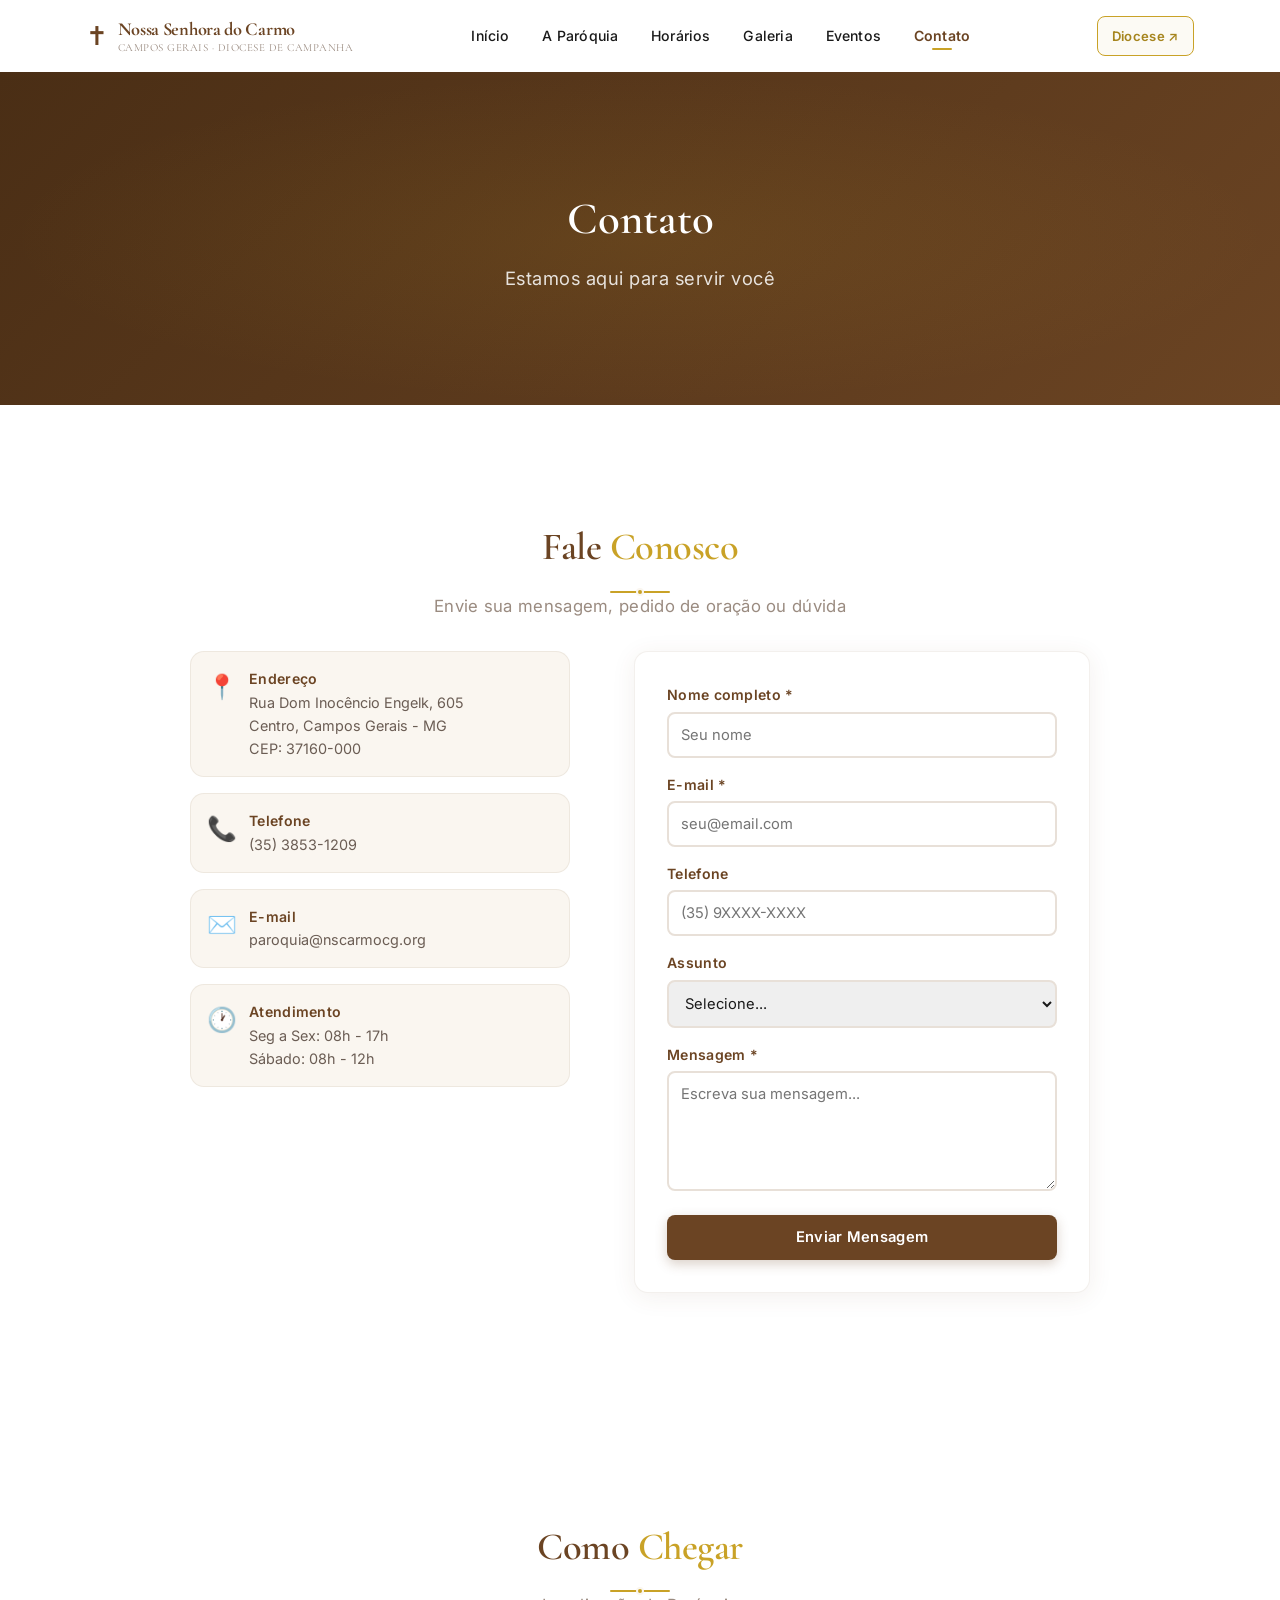
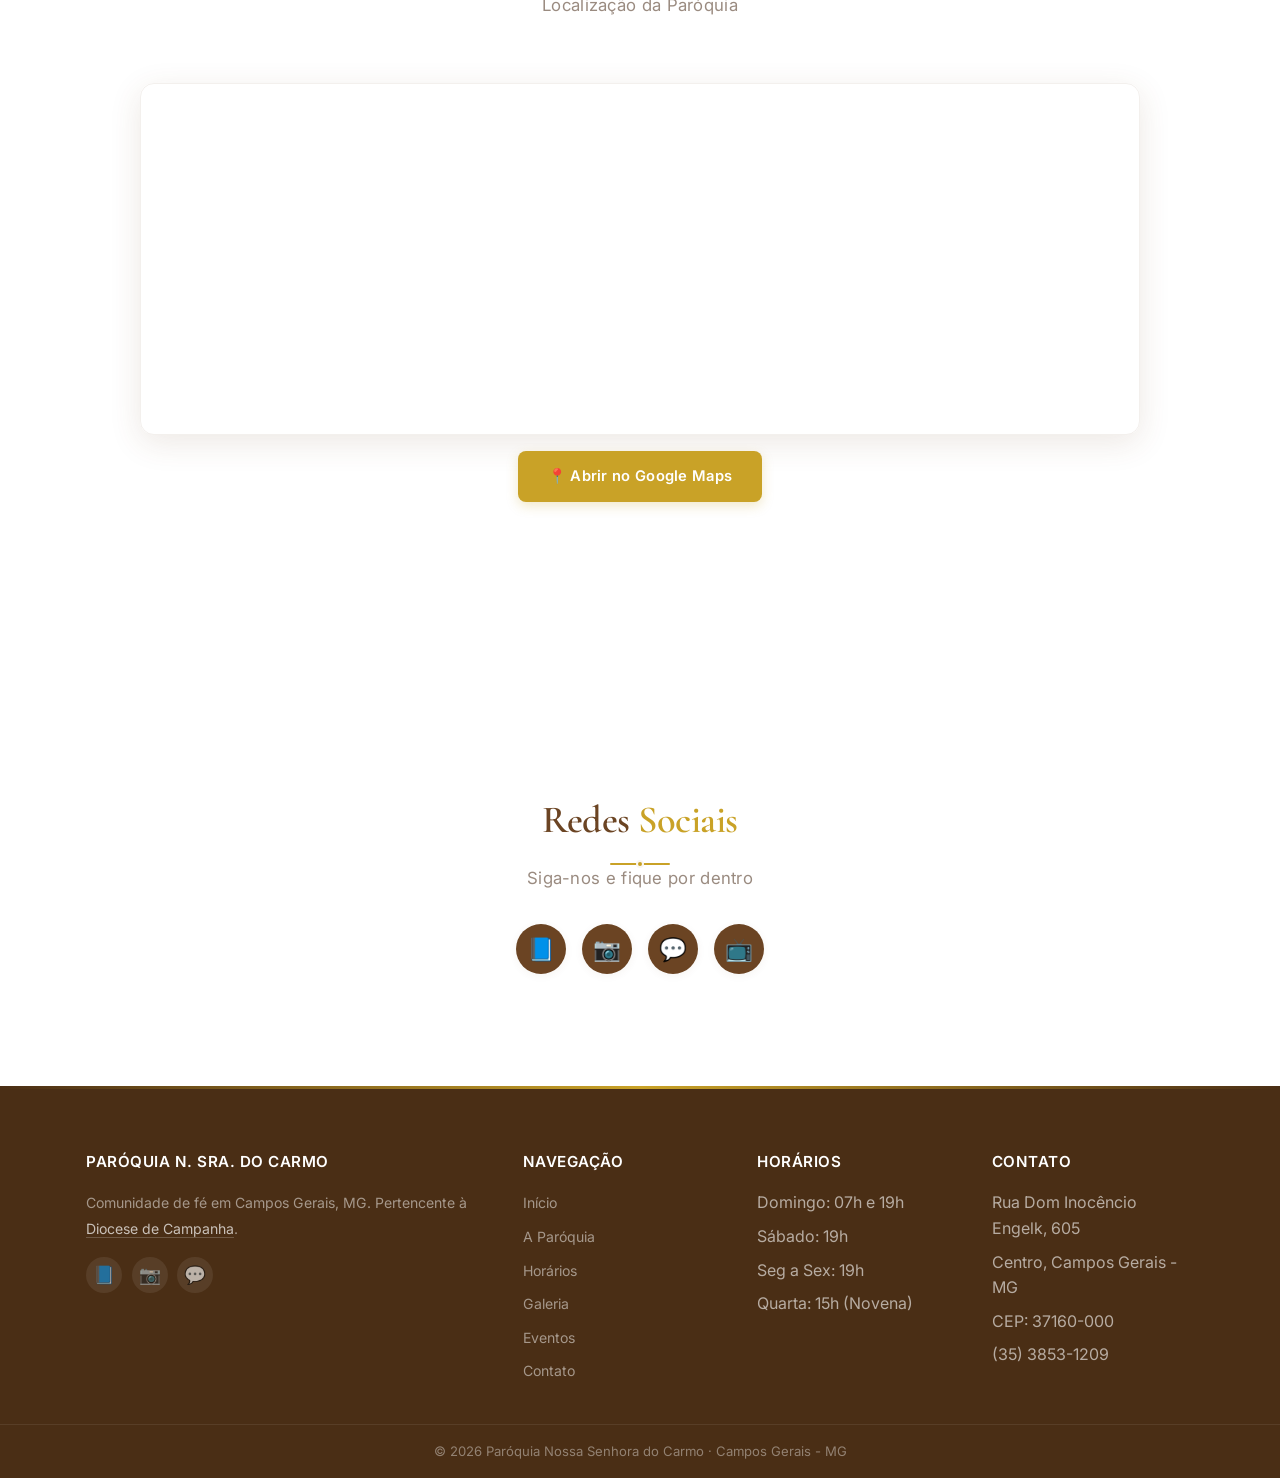
==== commit a9a12b55: "Redesign profissional: paginas internas com Google Fonts, favicon, header branco, section dividers" ====
--- a/pages/contato.html
+++ b/pages/contato.html
@@ -33,6 +33,7 @@
 #form-feedback{display:none;padding:0.85rem;margin-bottom:var(--spacing-sm);border-radius:var(--radius-sm);font-size:0.9rem}
 .map-wrapper{margin-top:var(--spacing-lg);max-width:1000px;margin-left:auto;margin-right:auto;border-radius:var(--radius);overflow:hidden;box-shadow:var(--shadow-md);border:var(--border-light)}
 .map-wrapper iframe{width:100%;height:350px;border:0;display:block}
+.map-btn-wrapper{text-align:center;margin-top:var(--spacing-sm)}
 .social-section{text-align:center;margin-top:var(--spacing-lg)}
 .social-section h3{font-family:var(--font-secondary);color:var(--color-primary);margin-bottom:var(--spacing-sm)}
 .social-links{display:flex;justify-content:center;gap:var(--spacing-sm)}
@@ -65,8 +66,8 @@
 <p class="section-subtitle">Envie sua mensagem, pedido de oração ou dúvida</p>
 <div class="contact-grid">
 <div class="contact-info-list">
-<div class="contact-info-item"><span class="icon">📍</span><div><div class="label">Endereço</div><div class="value">Praça da Matriz, s/n<br>Campos Gerais - MG<br>CEP: 37760-000</div></div></div>
-<div class="contact-info-item"><span class="icon">📞</span><div><div class="label">Telefone</div><div class="value">(35) XXXX-XXXX</div></div></div>
+<div class="contact-info-item"><span class="icon">📍</span><div><div class="label">Endereço</div><div class="value">Rua Dom Inocêncio Engelk, 605<br>Centro, Campos Gerais - MG<br>CEP: 37160-000</div></div></div>
+<div class="contact-info-item"><span class="icon">📞</span><div><div class="label">Telefone</div><div class="value">(35) 3853-1209</div></div></div>
 <div class="contact-info-item"><span class="icon">✉️</span><div><div class="label">E-mail</div><div class="value">paroquia@nscarmocg.org</div></div></div>
 <div class="contact-info-item"><span class="icon">🕐</span><div><div class="label">Atendimento</div><div class="value">Seg a Sex: 08h - 17h<br>Sábado: 08h - 12h</div></div></div>
 </div>
@@ -90,7 +91,10 @@
 <div class="section-divider"></div>
 <p class="section-subtitle">Localização da Paróquia</p>
 <div class="map-wrapper">
-<iframe src="https://www.google.com/maps?q=Campos+Gerais+MG+Praca+da+Matriz&output=embed" loading="lazy" referrerpolicy="no-referrer-when-downgrade" title="Mapa da Paróquia"></iframe>
+<iframe src="https://www.google.com/maps?q=Paroquia+Nossa+Senhora+do+Carmo,+Rua+Dom+Inocencio+Engelk,+605,+Centro,+Campos+Gerais+-+MG&output=embed" loading="lazy" referrerpolicy="no-referrer-when-downgrade" title="Mapa da Paróquia Nossa Senhora do Carmo"></iframe>
+</div>
+<div class="map-btn-wrapper">
+<a href="https://maps.app.goo.gl/TSC4yLu2s1Fvd73R7" target="_blank" rel="noopener" class="btn btn-gold">📍 Abrir no Google Maps</a>
 </div>
 </div>
 </section>
@@ -112,7 +116,7 @@
 <div class="footer-col"><h4>Paróquia N. Sra. do Carmo</h4><p>Comunidade de fé em Campos Gerais, MG. Pertencente à Diocese de Campanha.</p><div class="footer-social"><a href="#" aria-label="Facebook">📘</a><a href="#" aria-label="Instagram">📷</a><a href="#" aria-label="WhatsApp">💬</a></div></div>
 <div class="footer-col"><h4>Navegação</h4><ul><li><a href="../index.html">Início</a></li><li><a href="sobre.html">A Paróquia</a></li><li><a href="horarios.html">Horários</a></li><li><a href="galeria.html">Galeria</a></li><li><a href="eventos.html">Eventos</a></li><li><a href="contato.html">Contato</a></li></ul></div>
 <div class="footer-col"><h4>Horários</h4><ul><li>Domingo: 07h e 19h</li><li>Sábado: 19h</li><li>Seg a Sex: 19h</li><li>Quarta: 15h (Novena)</li></ul></div>
-<div class="footer-col"><h4>Contato</h4><ul><li>Praça da Matriz</li><li>Campos Gerais - MG</li><li>(35) XXXX-XXXX</li></ul></div>
+<div class="footer-col"><h4>Contato</h4><ul><li>Rua Dom Inocêncio Engelk, 605</li><li>Centro, Campos Gerais - MG</li><li>CEP: 37160-000</li><li>(35) 3853-1209</li></ul></div>
 </div>
 <div class="footer-bottom"><p>&copy; <span id="current-year">2025</span> Paróquia Nossa Senhora do Carmo · Campos Gerais - MG</p></div>
 </footer>
--- a/css/header.css
+++ b/css/header.css
@@ -12,4 +12,7 @@
 .nav-menu a.active::after { content: ''; position: absolute; bottom: 2px; left: 50%; transform: translateX(-50%); width: 20px; height: 2px; background: var(--color-gold); border-radius: 2px; }
 .menu-toggle { display: none; flex-direction: column; gap: 5px; padding: 5px; cursor: pointer; }
 .menu-toggle span { display: block; width: 24px; height: 2.5px; background: var(--color-primary); border-radius: 2px; transition: var(--transition); }
-.header-cta { margin-left: 0.5rem; padding: 0.55rem 1.2rem; font-size: 0.85rem; }+.header-cta { display: none; }
+.header-diocese-link { display: inline-flex; align-items: center; gap: 0.25rem; margin-left: 0.5rem; padding: 0.55rem 0.9rem; font-size: 0.82rem; font-weight: 600; color: var(--color-gold-dark); border: 1.5px solid var(--color-gold); border-radius: var(--radius-sm); background: rgba(201,162,39,0.05); transition: var(--transition); letter-spacing: 0.3px; text-decoration: none; }
+.header-diocese-link:hover { background: var(--color-gold); color: var(--color-white); transform: translateY(-1px); box-shadow: 0 4px 12px rgba(201,162,39,0.25); }
+@media (max-width: 768px) { .header-diocese-link { display: none; } }
--- a/css/home.css
+++ b/css/home.css
@@ -1,3 +1,4 @@
+
 .hero { min-height: 100vh; display: flex; align-items: center; justify-content: center; text-align: center; background: linear-gradient(135deg, var(--color-primary-dark) 0%, var(--color-primary) 50%, #3A2310 100%); color: var(--color-white); padding: var(--spacing-xl) var(--spacing-sm); position: relative; overflow: hidden; }
 .hero::before { content: ''; position: absolute; top: 0; left: 0; width: 100%; height: 100%; background: radial-gradient(circle at 50% 40%, rgba(201,162,39,0.15) 0%, transparent 60%); }
 .hero::after { content: ''; position: absolute; bottom: 0; left: 0; width: 100%; height: 100px; background: linear-gradient(to bottom, transparent, var(--color-white)); }
@@ -44,4 +45,10 @@
 .quick-contact h2 { font-family: var(--font-secondary); color: var(--color-primary); margin-bottom: var(--spacing-xs); font-size: 2rem; font-weight: 600; }
 .contact-info { display: flex; justify-content: center; gap: var(--spacing-lg); flex-wrap: wrap; margin-top: var(--spacing-md); }
 .contact-item { display: flex; align-items: center; gap: 0.5rem; color: var(--color-text-light); font-size: 0.95rem; }
-.contact-item .icon { font-size: 1.2rem; }+.contact-item .icon { font-size: 1.2rem; }
+.instagram-section { background: linear-gradient(135deg, var(--color-cream) 0%, var(--color-cream-dark) 100%); padding: var(--spacing-xl) 0; text-align: center; }
+.instagram-header { margin-bottom: var(--spacing-md); }
+.instagram-handle { display: inline-flex; align-items: center; gap: 0.5rem; font-family: var(--font-secondary); font-size: 1.3rem; color: var(--color-primary); font-weight: 600; margin-top: 0.5rem; text-decoration: none; transition: var(--transition); }
+.instagram-handle:hover { color: var(--color-gold-dark); }
+.instagram-handle .ig-icon { font-size: 1.5rem; }
+.instagram-cta { margin-top: var(--spacing-md); }
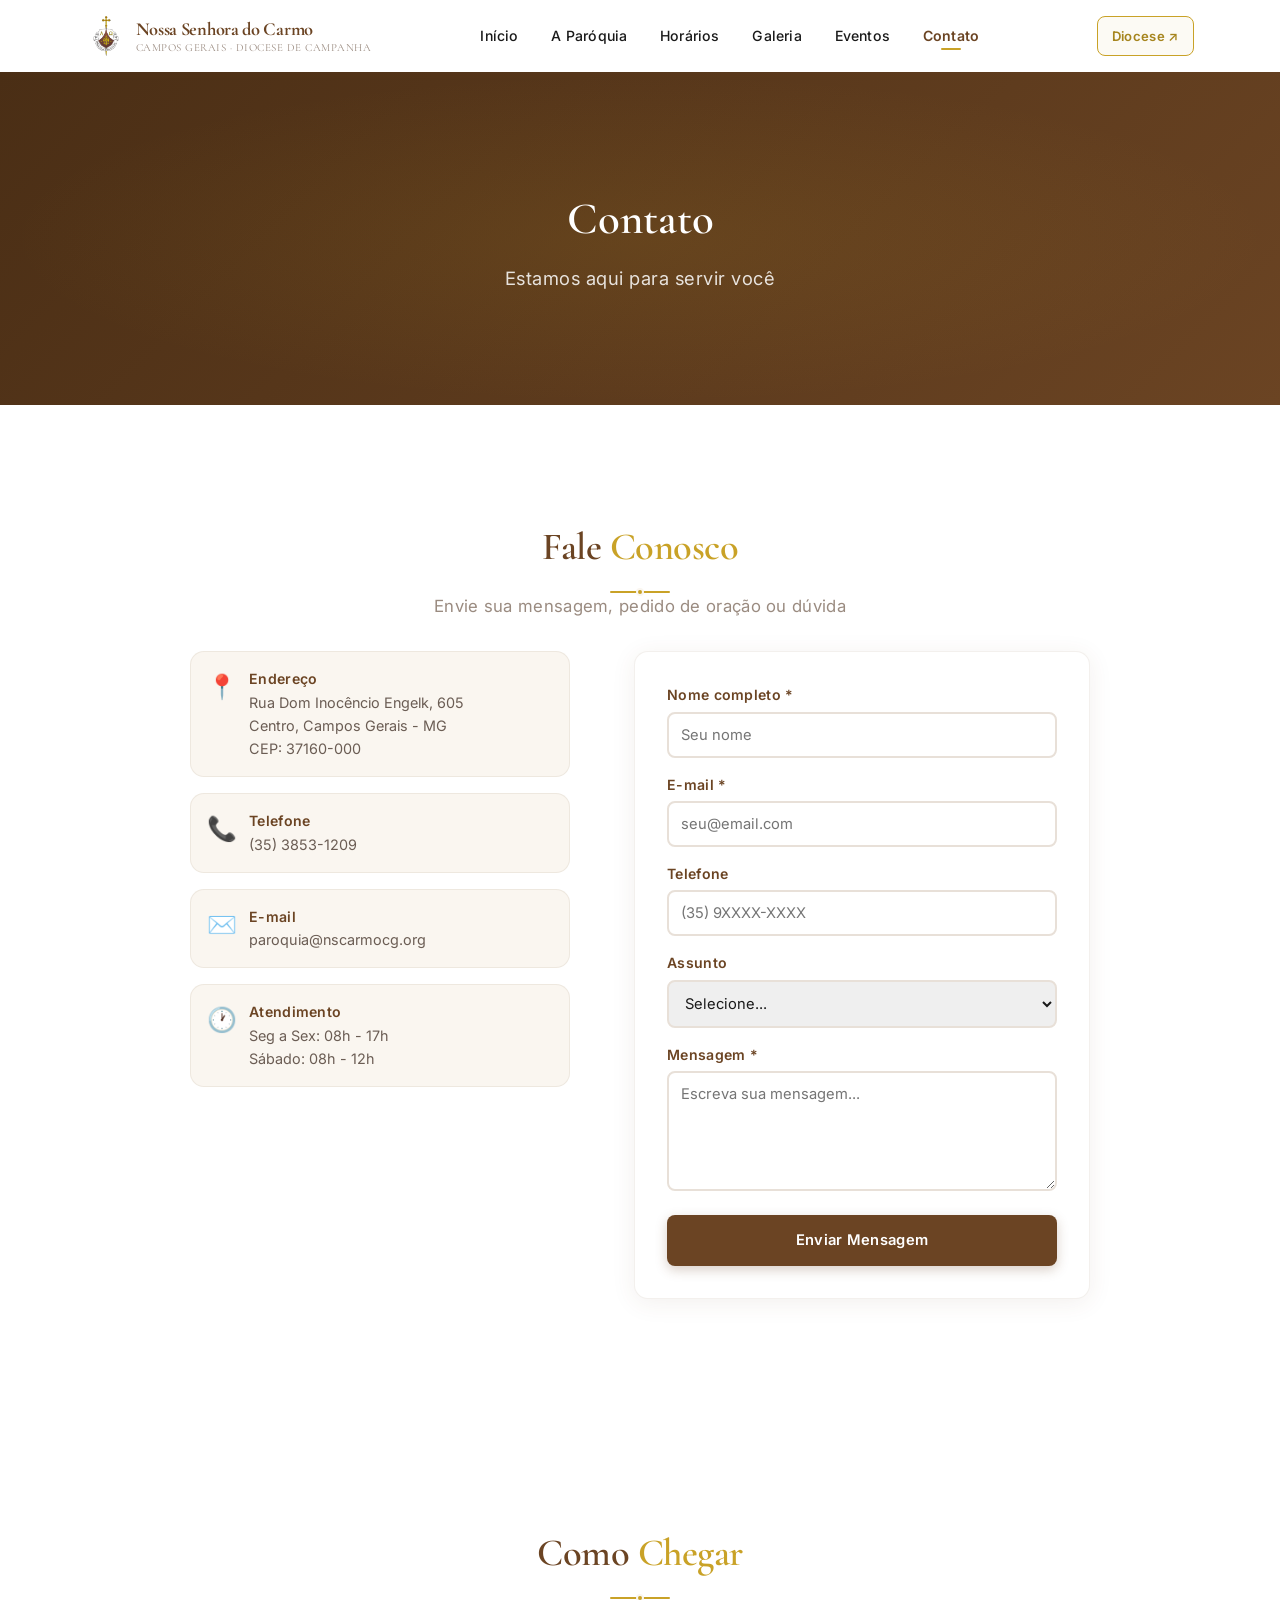
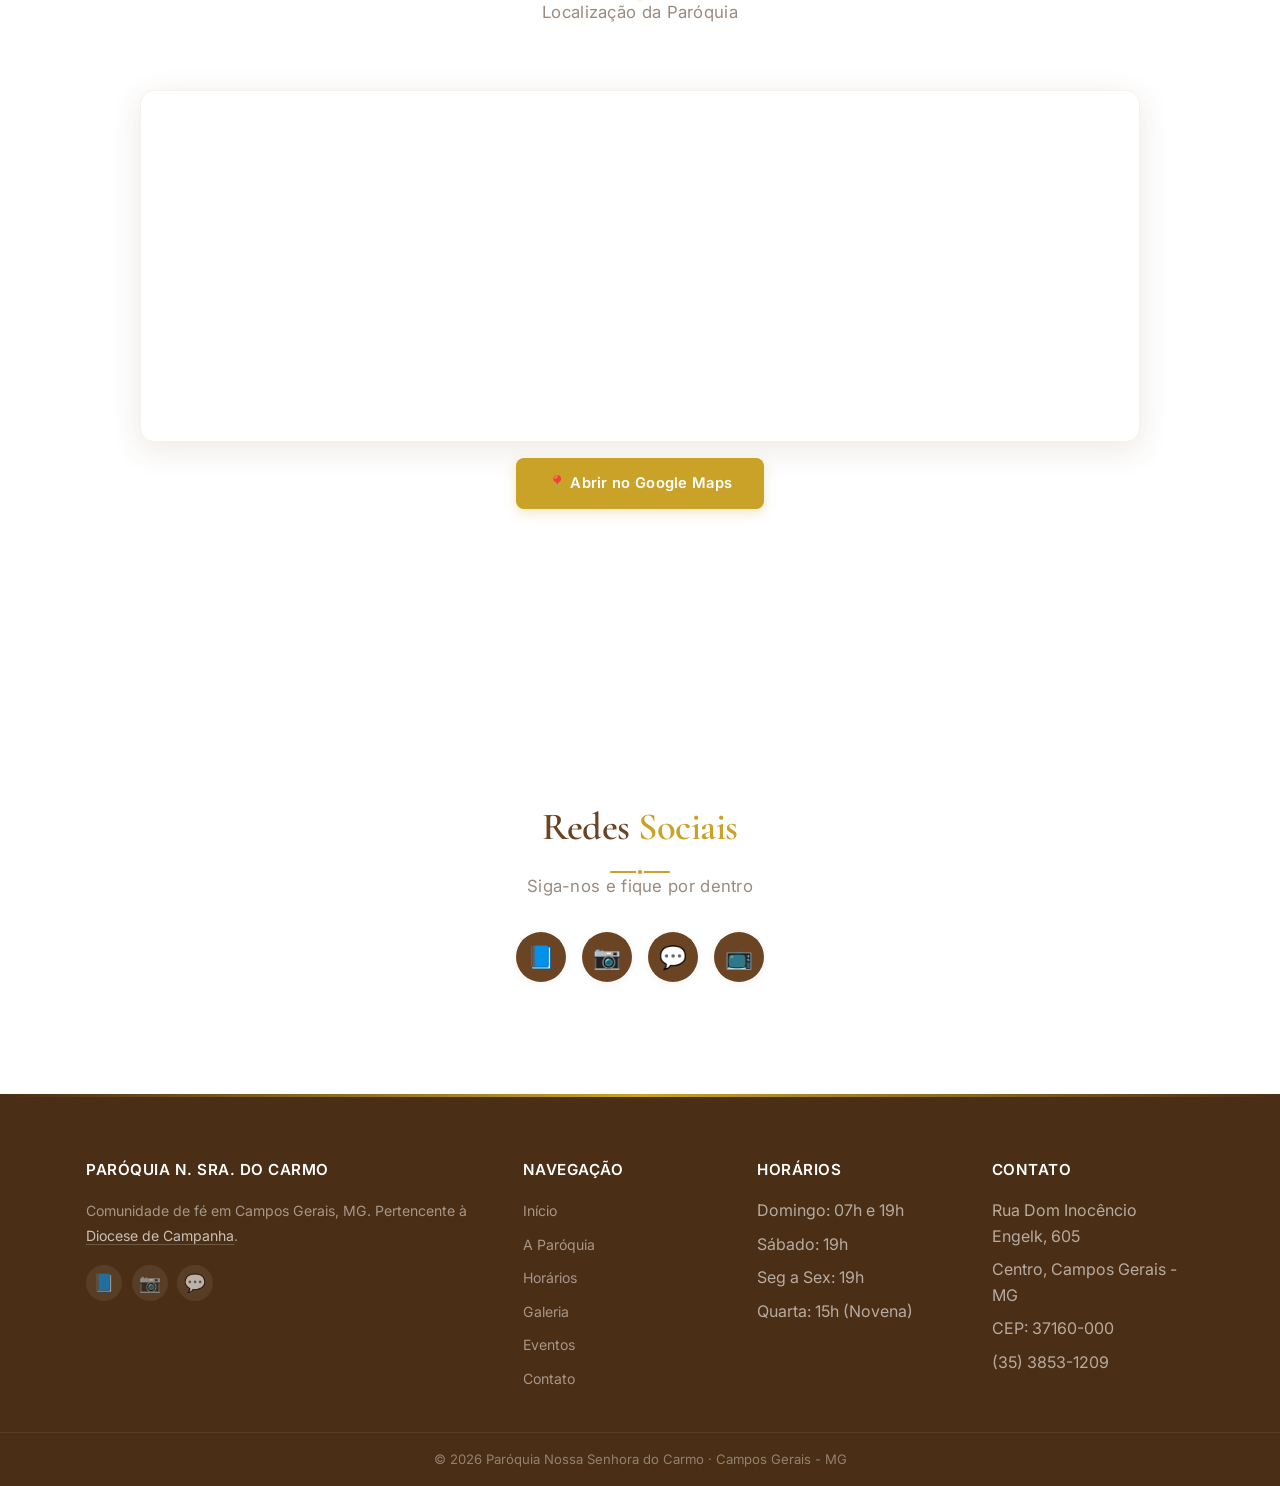
==== commit aef1f0aa: "Adiciona brasão da paróquia no topo e na guia" ====
--- a/pages/contato.html
+++ b/pages/contato.html
@@ -45,7 +45,7 @@
 <body>
 <header class="site-header">
 <div class="header-inner">
-<a href="../index.html" class="logo"><span class="logo-icon">✝</span><span class="logo-text">Nossa Senhora do Carmo<small>Campos Gerais · Diocese de Campanha</small></span></a>
+<a href="../index.html" class="logo"><img class="logo-img" src="../assets/img/brasao.png" alt="Brasão da Paróquia Nossa Senhora do Carmo"><span class="logo-text">Nossa Senhora do Carmo<small>Campos Gerais · Diocese de Campanha</small></span></a>
 <button class="menu-toggle" aria-label="Abrir menu"><span></span><span></span><span></span></button>
 <nav><ul class="nav-menu">
 <li><a href="../index.html">Início</a></li>
--- a/css/layout.css
+++ b/css/layout.css
@@ -5,7 +5,7 @@
 .section-subtitle { text-align: center; color: var(--color-text-muted); margin-bottom: var(--spacing-md); font-size: 1.05rem; font-weight: 400; letter-spacing: 0.3px; }
 .section-divider { width: 60px; height: 2px; background: var(--color-gold); margin: 0.75rem auto 0; border-radius: 2px; position: relative; }
 .section-divider::before { content: ''; position: absolute; top: 50%; left: 50%; transform: translate(-50%, -50%); width: 8px; height: 8px; background: var(--color-gold); border-radius: 50%; border: 2px solid var(--color-cream); }
-.btn { display: inline-flex; align-items: center; gap: 0.5rem; padding: 0.85rem 1.85rem; border-radius: var(--radius-sm); font-weight: 600; font-size: 0.92rem; transition: var(--transition); cursor: pointer; letter-spacing: 0.3px; font-family: var(--font-primary); }
+.btn { display: inline-flex; align-items: center; gap: 0.5rem; padding: 0.85rem 1.85rem; border: 2px solid transparent; border-radius: var(--radius-sm); font-weight: 600; font-size: 0.92rem; transition: var(--transition); cursor: pointer; letter-spacing: 0.3px; font-family: var(--font-primary); text-decoration: none; line-height: 1.4; }
 .btn-primary { background: var(--color-primary); color: var(--color-white); box-shadow: 0 4px 12px rgba(107,68,35,0.25); }
 .btn-primary:hover { background: var(--color-primary-dark); transform: translateY(-2px); box-shadow: 0 8px 24px rgba(107,68,35,0.35); }
 .btn-outline { border: 2px solid var(--color-white); color: var(--color-white); background: transparent; }
--- a/css/header.css
+++ b/css/header.css
@@ -15,4 +15,6 @@
 .header-cta { display: none; }
 .header-diocese-link { display: inline-flex; align-items: center; gap: 0.25rem; margin-left: 0.5rem; padding: 0.55rem 0.9rem; font-size: 0.82rem; font-weight: 600; color: var(--color-gold-dark); border: 1.5px solid var(--color-gold); border-radius: var(--radius-sm); background: rgba(201,162,39,0.05); transition: var(--transition); letter-spacing: 0.3px; text-decoration: none; }
 .header-diocese-link:hover { background: var(--color-gold); color: var(--color-white); transform: translateY(-1px); box-shadow: 0 4px 12px rgba(201,162,39,0.25); }
-@media (max-width: 768px) { .header-diocese-link { display: none; } }+@media (max-width: 768px) { .header-diocese-link { display: none; } }
+.logo-img { width: 40px; height: 40px; object-fit: contain; flex-shrink: 0; }
+@media (max-width: 480px) { .logo-img { width: 32px; height: 32px; } }
--- a/css/home.css
+++ b/css/home.css
@@ -1,5 +1,4 @@
-
-.hero { min-height: 100vh; display: flex; align-items: center; justify-content: center; text-align: center; background: linear-gradient(135deg, var(--color-primary-dark) 0%, var(--color-primary) 50%, #3A2310 100%); color: var(--color-white); padding: var(--spacing-xl) var(--spacing-sm); position: relative; overflow: hidden; }
+.hero { min-height: 100vh; display: flex; align-items: center; justify-content: center; text-align: center; background-color: var(--color-primary-dark); background-image: linear-gradient(rgba(74,46,21,0.82), rgba(74,46,21,0.88)), url('../assets/img/igreja-fachada.jpg'); background-size: cover; background-position: center; background-attachment: fixed; color: var(--color-white); padding: var(--spacing-xl) var(--spacing-sm); position: relative; overflow: hidden; }
 .hero::before { content: ''; position: absolute; top: 0; left: 0; width: 100%; height: 100%; background: radial-gradient(circle at 50% 40%, rgba(201,162,39,0.15) 0%, transparent 60%); }
 .hero::after { content: ''; position: absolute; bottom: 0; left: 0; width: 100%; height: 100px; background: linear-gradient(to bottom, transparent, var(--color-white)); }
 .hero-content { position: relative; z-index: 1; max-width: 760px; }
@@ -25,7 +24,7 @@
 .schedule-card { background: rgba(255,255,255,0.05); border: 1px solid rgba(255,255,255,0.1); border-radius: var(--radius); padding: var(--spacing-sm) 1.5rem; text-align: center; transition: var(--transition); }
 .schedule-card:hover { background: rgba(201,162,39,0.08); border-color: rgba(201,162,39,0.3); transform: translateY(-4px); box-shadow: var(--shadow-md); }
 .schedule-card .day { font-weight: 600; font-size: 0.95rem; margin-bottom: 0.3rem; color: var(--color-gold-light); letter-spacing: 0.5px; }
-.schedule-card .time { font-size: 1.35rem; font-weight: 700; margin-bottom: 0.3rem; font-family: var(--font-secondary); }
+.schedule-card .time { font-size: 1.15rem; font-weight: 700; margin-bottom: 0.3rem; font-family: var(--font-primary); color: var(--color-white); }
 .schedule-card .note { font-size: 0.82rem; opacity: 0.6; }
 .announcements { background: var(--color-cream); }
 .announce-grid { display: grid; grid-template-columns: repeat(auto-fit, minmax(280px, 1fr)); gap: var(--spacing-sm); }
@@ -43,6 +42,9 @@
 .bible-quote cite { display: block; margin-top: var(--spacing-sm); font-size: 0.95rem; font-style: normal; color: var(--color-gold-light); letter-spacing: 1px; text-transform: uppercase; font-weight: 500; }
 .quick-contact { background: var(--color-cream); text-align: center; }
 .quick-contact h2 { font-family: var(--font-secondary); color: var(--color-primary); margin-bottom: var(--spacing-xs); font-size: 2rem; font-weight: 600; }
+.quick-contact p { margin-bottom: var(--spacing-sm); }
+.quick-contact .btn { margin: 0 auto var(--spacing-sm); }
+.quick-contact .btn-wrapper { display: flex; justify-content: center; margin-bottom: var(--spacing-md); }
 .contact-info { display: flex; justify-content: center; gap: var(--spacing-lg); flex-wrap: wrap; margin-top: var(--spacing-md); }
 .contact-item { display: flex; align-items: center; gap: 0.5rem; color: var(--color-text-light); font-size: 0.95rem; }
 .contact-item .icon { font-size: 1.2rem; }
@@ -51,4 +53,5 @@
 .instagram-handle { display: inline-flex; align-items: center; gap: 0.5rem; font-family: var(--font-secondary); font-size: 1.3rem; color: var(--color-primary); font-weight: 600; margin-top: 0.5rem; text-decoration: none; transition: var(--transition); }
 .instagram-handle:hover { color: var(--color-gold-dark); }
 .instagram-handle .ig-icon { font-size: 1.5rem; }
-.instagram-cta { margin-top: var(--spacing-md); }+.instagram-cta { margin-top: var(--spacing-md); }
+.schedule-more-btn { text-align: center; margin-top: var(--spacing-md); }
--- a/css/footer.css
+++ b/css/footer.css
@@ -4,13 +4,13 @@
 .footer-col h4 { color: var(--color-white); font-size: 0.95rem; margin-bottom: var(--spacing-sm); font-weight: 600; letter-spacing: 0.5px; text-transform: uppercase; }
 .footer-col p { font-size: 0.88rem; line-height: 1.8; margin-bottom: var(--spacing-sm); color: rgba(255,255,255,0.5); }
 .footer-col ul li { margin-bottom: 0.5rem; }
-.footer-col ul li a { color: rgba(255,255,255,0.5); font-size: 0.88rem; transition: var(--transition); position: relative; padding-left: 0; }
+.footer-col ul li a { color: rgba(255,255,255,0.5); font-size: 0.88rem; transition: var(--transition); position: relative; padding-left: 0; text-decoration: none; }
 .footer-col ul li a:hover { color: var(--color-gold-light); padding-left: 5px; }
 .footer-col ul li a::before { content: ''; position: absolute; left: 0; top: 50%; transform: translateY(-50%); width: 0; height: 2px; background: var(--color-gold); transition: width 0.3s ease; }
 .footer-col ul li a:hover::before { width: 8px; }
 .footer-social { display: flex; gap: 0.6rem; }
-.footer-social a { display: flex; align-items: center; justify-content: center; width: 36px; height: 36px; border-radius: 50%; background: rgba(255,255,255,0.08); font-size: 1.1rem; transition: var(--transition); }
+.footer-social a { display: flex; align-items: center; justify-content: center; width: 36px; height: 36px; border-radius: 50%; background: rgba(255,255,255,0.08); font-size: 1.1rem; transition: var(--transition); text-decoration: none; }
 .footer-social a:hover { background: var(--color-gold); transform: translateY(-3px); }
 .footer-bottom { text-align: center; padding: var(--spacing-sm); margin-top: var(--spacing-md); border-top: 1px solid rgba(255,255,255,0.08); font-size: 0.82rem; color: rgba(255,255,255,0.4); }
-.footer-bottom a { color: var(--color-gold-light); }
+.footer-bottom a { color: var(--color-gold-light); text-decoration: none; }
 .footer-bottom a:hover { text-decoration: underline; }
--- a/css/responsive.css
+++ b/css/responsive.css
@@ -26,6 +26,7 @@
   .section-title { font-size: 1.8rem; }
   .contact-grid { grid-template-columns: 1fr !important; }
   .header-cta { display: none; }
+  .header-diocese-link { display: none; }
 }
 @media (max-width: 480px) {
   .hero-content h1 { font-size: 1.7rem; }
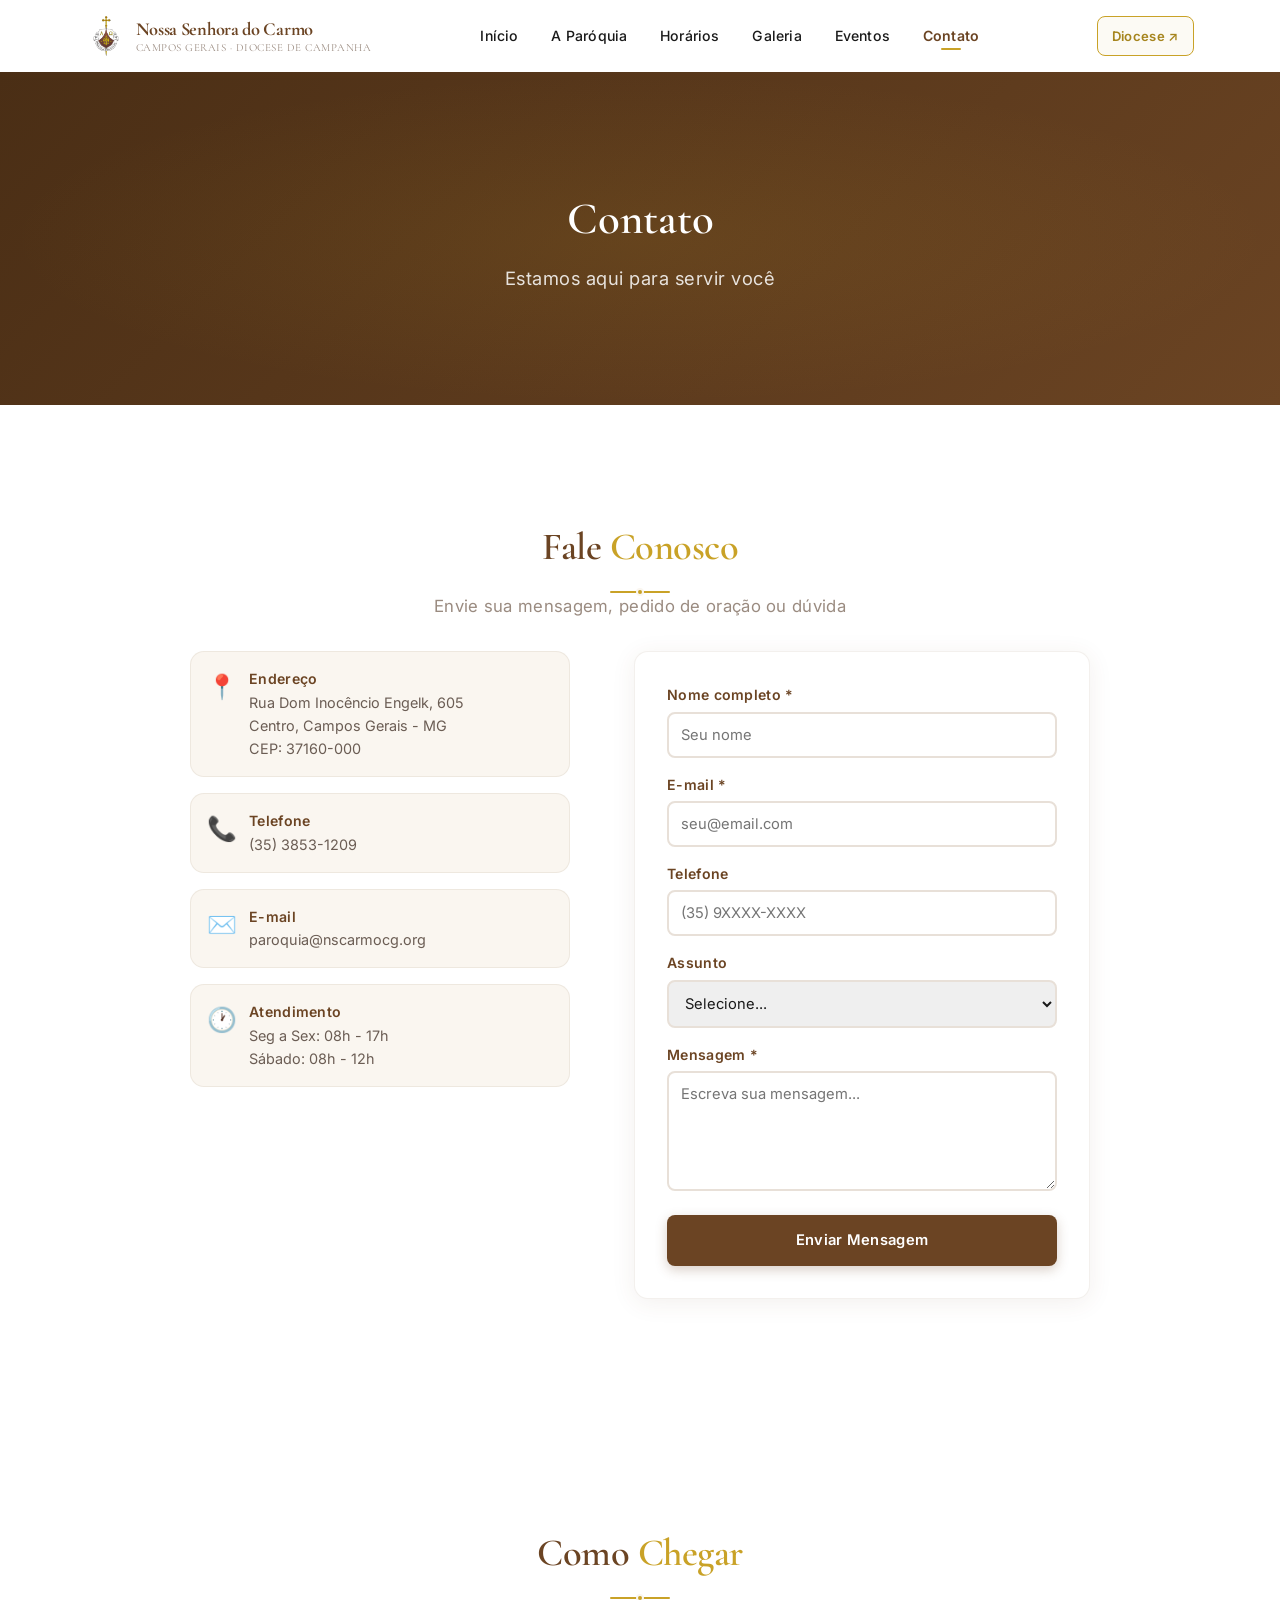
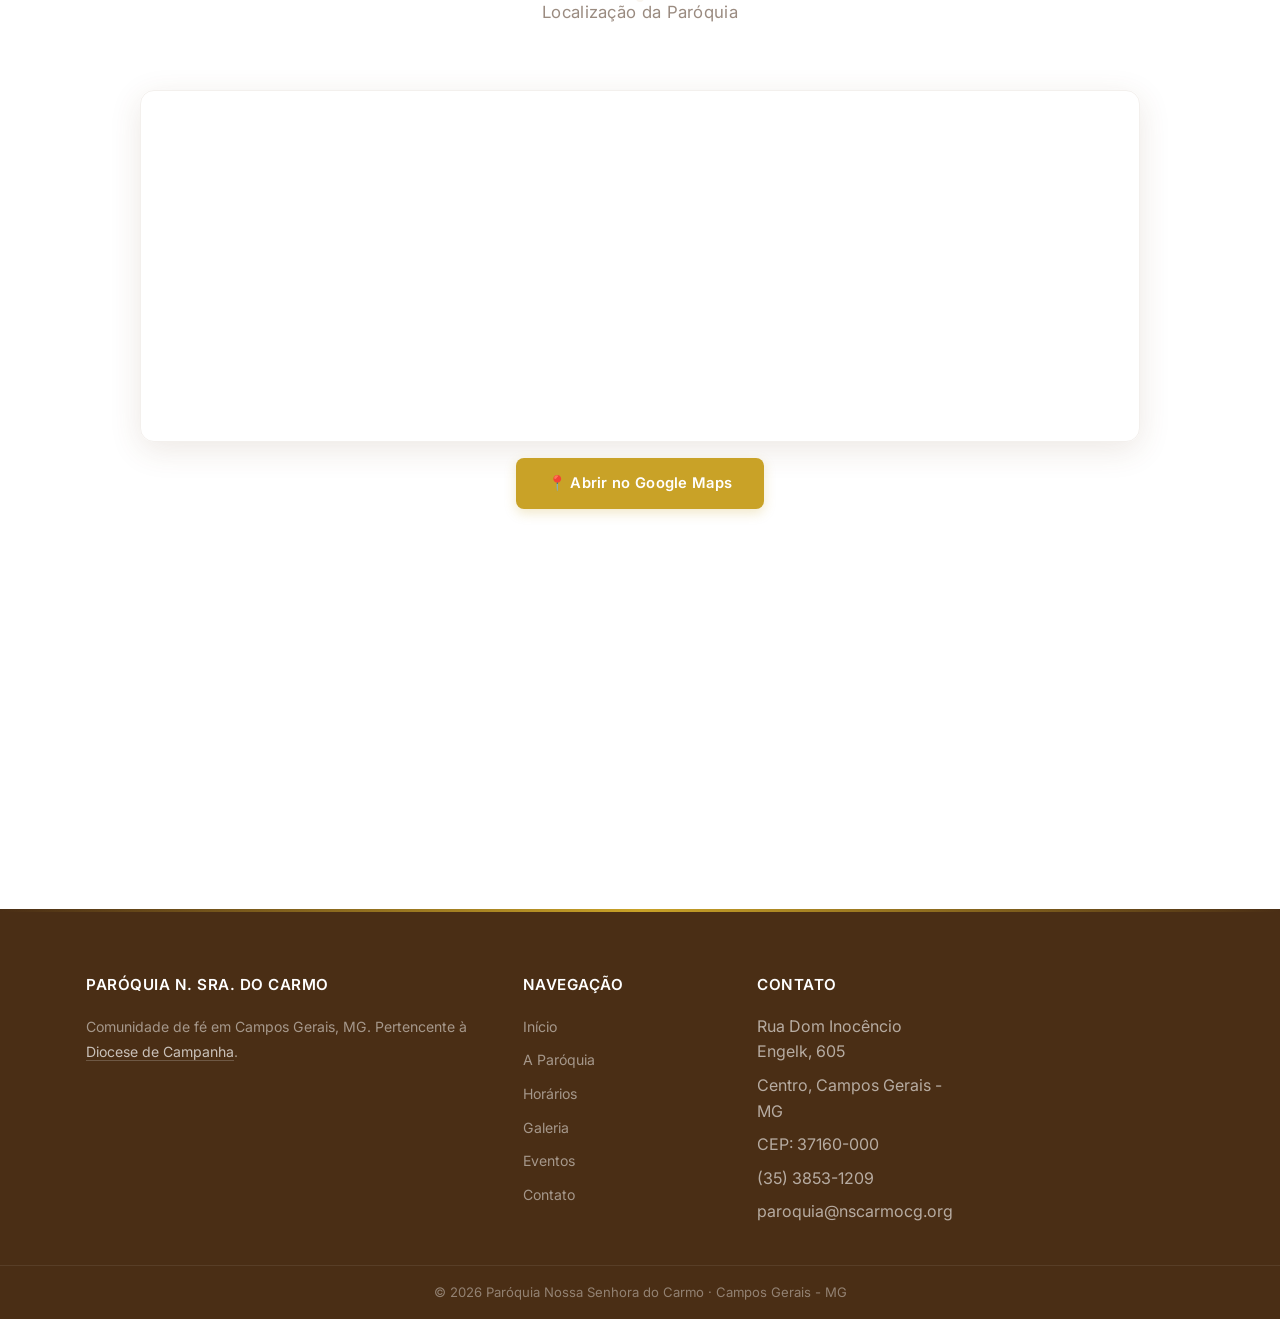
==== commit d030621e: "Reorganiza rodapé: remove redes sociais e coluna de horários" ====
--- a/pages/contato.html
+++ b/pages/contato.html
@@ -100,23 +100,14 @@
 </section>
 <section class="social-section section">
 <div class="container">
-<h2 class="section-title">Redes <span>Sociais</span></h2>
-<div class="section-divider"></div>
-<p class="section-subtitle">Siga-nos e fique por dentro</p>
-<div class="social-links">
-<a href="#" aria-label="Facebook">📘</a>
-<a href="#" aria-label="Instagram">📷</a>
-<a href="#" aria-label="WhatsApp">💬</a>
-<a href="#" aria-label="YouTube">📺</a>
 </div>
 </div>
 </section>
 <footer class="site-footer">
 <div class="footer-grid">
-<div class="footer-col"><h4>Paróquia N. Sra. do Carmo</h4><p>Comunidade de fé em Campos Gerais, MG. Pertencente à Diocese de Campanha.</p><div class="footer-social"><a href="#" aria-label="Facebook">📘</a><a href="#" aria-label="Instagram">📷</a><a href="#" aria-label="WhatsApp">💬</a></div></div>
+<div class="footer-col footer-about"><h4>Paróquia N. Sra. do Carmo</h4><p>Comunidade de fé em Campos Gerais, MG. Pertencente à Diocese de Campanha.</p></div>
 <div class="footer-col"><h4>Navegação</h4><ul><li><a href="../index.html">Início</a></li><li><a href="sobre.html">A Paróquia</a></li><li><a href="horarios.html">Horários</a></li><li><a href="galeria.html">Galeria</a></li><li><a href="eventos.html">Eventos</a></li><li><a href="contato.html">Contato</a></li></ul></div>
-<div class="footer-col"><h4>Horários</h4><ul><li>Domingo: 07h e 19h</li><li>Sábado: 19h</li><li>Seg a Sex: 19h</li><li>Quarta: 15h (Novena)</li></ul></div>
-<div class="footer-col"><h4>Contato</h4><ul><li>Rua Dom Inocêncio Engelk, 605</li><li>Centro, Campos Gerais - MG</li><li>CEP: 37160-000</li><li>(35) 3853-1209</li></ul></div>
+<div class="footer-col"><h4>Contato</h4><ul><li>Rua Dom Inocêncio Engelk, 605</li><li>Centro, Campos Gerais - MG</li><li>CEP: 37160-000</li><li>(35) 3853-1209</li><li>paroquia@nscarmocg.org</li></ul></div>
 </div>
 <div class="footer-bottom"><p>&copy; <span id="current-year">2025</span> Paróquia Nossa Senhora do Carmo · Campos Gerais - MG</p></div>
 </footer>
